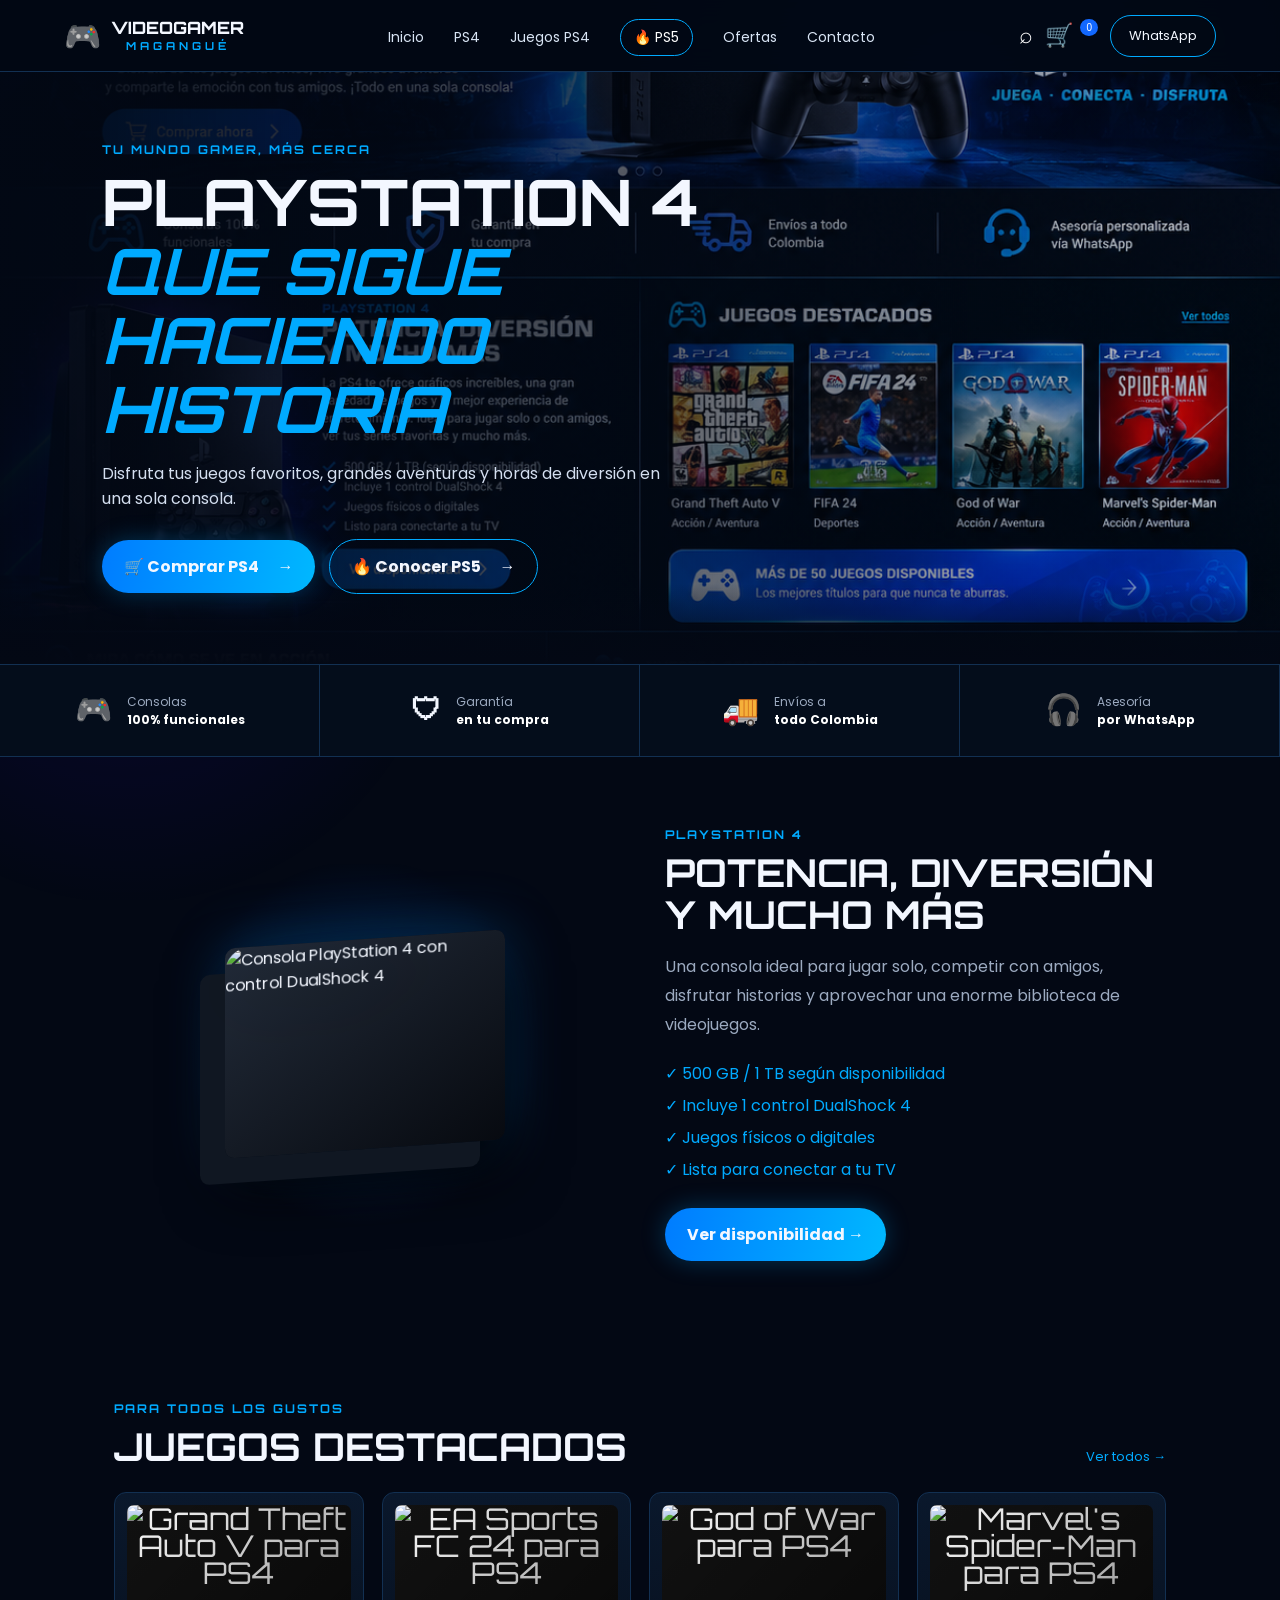
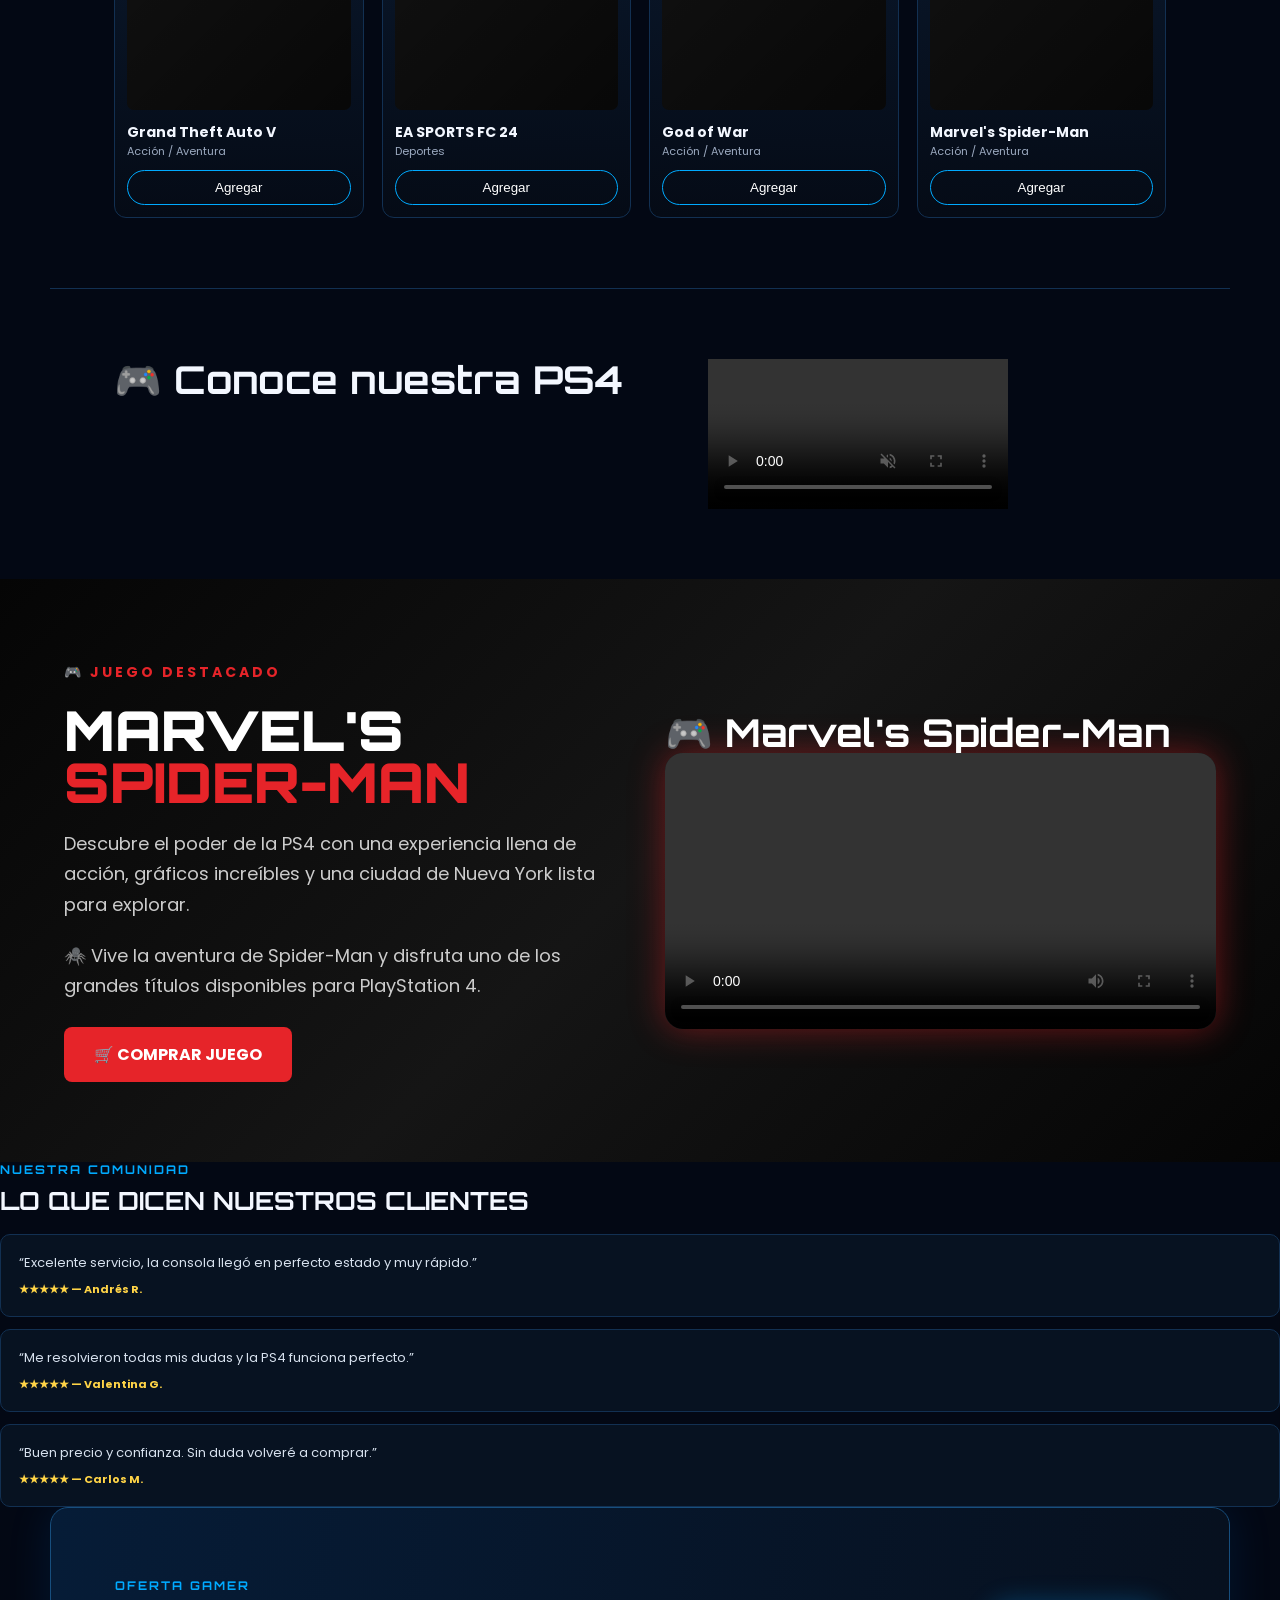
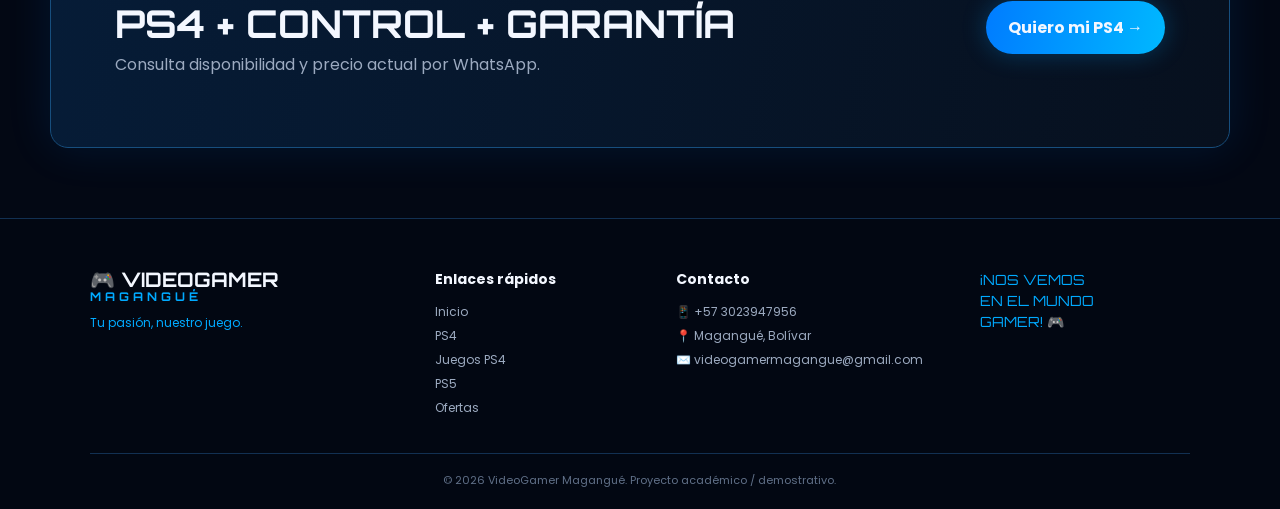
==== index.html @ aa4acf62 "Corregir fuentes de imagenes PS4 para evitar imagenes rotas" ====
<!DOCTYPE html>
<html lang="es">
<head>
  <meta charset="UTF-8">
  <meta name="viewport" content="width=device-width, initial-scale=1.0">
  <meta name="description" content="VideoGamer Magangué - Venta de PlayStation 4 y videojuegos.">
  <title>VideoGamer Magangué | PS4 y PS5</title>
  <link rel="preconnect" href="https://fonts.googleapis.com">
  <link rel="preconnect" href="https://fonts.gstatic.com" crossorigin>
  <link href="https://fonts.googleapis.com/css2?family=Orbitron:wght@400;600;700;800&family=Poppins:wght@300;400;500;600;700&display=swap" rel="stylesheet">
  <link rel="stylesheet" href="styles.css">
</head>
<body>

<header class="navbar">
  <a href="#inicio" class="logo">
    <span class="logo-icon">🎮</span>
    <span>VIDEOGAMER <b>MAGANGUÉ</b></span>
  </a>

  <button class="menu-btn" id="menuBtn">☰</button>

  <nav id="nav">
    <a href="#inicio">Inicio</a>
    <a href="#consola">PS4</a>
    <a href="#juegos">Juegos PS4</a>
    <a href="ps5.html" class="ps5-link">🔥 PS5</a>
    <a href="#ofertas">Ofertas</a>
    <a href="#contacto">Contacto</a>
  </nav>

  <div class="nav-actions">
    <button aria-label="Buscar" id="searchBtn">⌕</button>
    <button aria-label="Carrito" id="cartBtn">🛒 <span id="cartCount">0</span></button>
    <a class="whatsapp" href="https://wa.me/573201234567" target="_blank">WhatsApp</a>
  </div>
</header>

<main id="inicio">
  <section class="hero">
    <div class="hero-content">
      <p class="eyebrow">TU MUNDO GAMER, MÁS CERCA</p>
      <h1>PLAYSTATION 4<br><span>QUE SIGUE HACIENDO HISTORIA</span></h1>
      <p>Disfruta tus juegos favoritos, grandes aventuras y horas de diversión en una sola consola.</p>
      <a href="#ofertas" class="btn primary">🛒 Comprar PS4 <span>→</span></a>
      <a href="ps5.html" class="btn ps5-btn">🔥 Conocer PS5 <span>→</span></a>
    </div>
    <div class="hero-orbit"></div>
  </section>

  <section class="trust">
    <div><strong>🎮</strong><span>Consolas<br><b>100% funcionales</b></span></div>
    <div><strong>🛡</strong><span>Garantía<br><b>en tu compra</b></span></div>
    <div><strong>🚚</strong><span>Envíos a<br><b>todo Colombia</b></span></div>
    <div><strong>🎧</strong><span>Asesoría<br><b>por WhatsApp</b></span></div>
  </section>

  <section class="split-section" id="consola">
    <div class="product-visual">
      <div class="console-shape">
        <img class="web-product-image ps4-real-image"
          src="https://commons.wikimedia.org/wiki/Special:Redirect/file/PS4-Console-wDS4.jpg"
          alt="Consola PlayStation 4 con control DualShock 4"
          loading="lazy">
      </div>
    </div>
    <div class="product-copy">
      <p class="eyebrow">PLAYSTATION 4</p>
      <h2>POTENCIA, DIVERSIÓN<br>Y MUCHO MÁS</h2>
      <p>Una consola ideal para jugar solo, competir con amigos, disfrutar historias y aprovechar una enorme biblioteca de videojuegos.</p>
      <ul>
        <li>✓ 500 GB / 1 TB según disponibilidad</li>
        <li>✓ Incluye 1 control DualShock 4</li>
        <li>✓ Juegos físicos o digitales</li>
        <li>✓ Lista para conectar a tu TV</li>
      </ul>
      <a href="#ofertas" class="btn primary">Ver disponibilidad →</a>
    </div>
  </section>

  <section class="games-section" id="juegos">
    <div class="section-heading">
      <div>
        <p class="eyebrow">PARA TODOS LOS GUSTOS</p>
        <h2>JUEGOS DESTACADOS</h2>
      </div>
      <a href="#juegos">Ver todos →</a>
    </div>

    <div class="games-grid">
      <article class="game-card">
        <div class="game-art image-game"><img src="https://www.rockstargames.com/img/global/news/upload/2013/04/GTAV-Artwork-01.jpg" alt="Grand Theft Auto V para PS4" loading="lazy"></div>
        <h3>Grand Theft Auto V</h3><p>Acción / Aventura</p>
        <button class="add-cart">Agregar</button>
      </article>
      <article class="game-card">
        <div class="game-art image-game"><img src="https://images.weserv.nl/?url=images.igdb.com/igdb/image/upload/t_cover_big/co5w1g.jpg" alt="EA Sports FC 24 para PS4" loading="lazy"></div>
        <h3>EA SPORTS FC 24</h3><p>Deportes</p>
        <button class="add-cart">Agregar</button>
      </article>
      <article class="game-card">
        <div class="game-art image-game"><img src="https://commons.wikimedia.org/wiki/Special:Redirect/file/GOD_OF_WAR.jpg" alt="God of War para PS4" loading="lazy"></div>
        <h3>God of War</h3><p>Acción / Aventura</p>
        <button class="add-cart">Agregar</button>
      </article>
      <article class="game-card">
        <div class="game-art image-game"><img src="https://commons.wikimedia.org/wiki/Special:Redirect/file/Spider-Man_PS4.jpg" alt="Marvel's Spider-Man para PS4" loading="lazy"></div>
        <h3>Marvel's Spider-Man</h3><p>Acción / Aventura</p>
        <button class="add-cart">Agregar</button>
      </article>
    </div>
  </section>

  <section class="video-section">

    <h2>🎮 Conoce nuestra PS4</h2>

    <video controls autoplay muted loop>
        <source src="./assets/video-ps4.mp4" type="video/mp4">
        Tu navegador no soporta este video.
    </video>

</section>


<!-- MARVEL'S SPIDER-MAN -->
<section class="spiderman-section">

    <div class="spiderman-content">

        <!-- INFORMACIÓN DEL JUEGO -->
        <div class="spiderman-text">

            <span class="game-label">🎮 JUEGO DESTACADO</span>

            <h2>
                MARVEL'S<br>
                <span>SPIDER-MAN</span>
            </h2>

            <p>
                Descubre el poder de la PS4 con una experiencia llena de
                acción, gráficos increíbles y una ciudad de Nueva York
                lista para explorar.
            </p>

            <p class="game-description">
                🕷️ Vive la aventura de Spider-Man y disfruta uno de los
                grandes títulos disponibles para PlayStation 4.
            </p>

            <a href="#comprar" class="btn-spiderman">
                🛒 COMPRAR JUEGO
            </a>

        </div>


        <!-- VIDEO SPIDER-MAN -->
        <div class="spiderman-video">

            <h2>🎮 Marvel's Spider-Man</h2>

            <video width="800" controls>
                <source src="./assets/spiderman.mp4" type="video/mp4">
                Tu navegador no soporta este video.
            </video>

        </div>

    </div>

</section>
        </div>

    </div>

</section>
</section>

    <div class="community">
      <p class="eyebrow">NUESTRA COMUNIDAD</p>
      <h2>LO QUE DICEN NUESTROS CLIENTES</h2>
      <div class="reviews">
        <blockquote>“Excelente servicio, la consola llegó en perfecto estado y muy rápido.”<strong>★★★★★ — Andrés R.</strong></blockquote>
        <blockquote>“Me resolvieron todas mis dudas y la PS4 funciona perfecto.”<strong>★★★★★ — Valentina G.</strong></blockquote>
        <blockquote>“Buen precio y confianza. Sin duda volveré a comprar.”<strong>★★★★★ — Carlos M.</strong></blockquote>
      </div>
    </div>
  </section>

  <section class="offer" id="ofertas">
    <div>
      <p class="eyebrow">OFERTA GAMER</p>
      <h2>PS4 + CONTROL + GARANTÍA</h2>
      <p>Consulta disponibilidad y precio actual por WhatsApp.</p>
    </div>
    <a class="btn primary" href="https://wa.me/573201234567?text=Hola%20VideoGamer%20Magangu%C3%A9%2C%20quiero%20informaci%C3%B3n%20sobre%20la%20PS4." target="_blank">Quiero mi PS4 →</a>
  </section>
</main>

<footer id="contacto">
  <div class="footer-brand">
    <h2>🎮 VIDEOGAMER <span>MAGANGUÉ</span></h2>
    <p>Tu pasión, nuestro juego.</p>
  </div>
  <div>
    <h3>Enlaces rápidos</h3>
    <a href="#inicio">Inicio</a><a href="#consola">PS4</a><a href="#juegos">Juegos PS4</a><a href="ps5.html">PS5</a><a href="#ofertas">Ofertas</a>
  </div>
  <div>
    <h3>Contacto</h3>
    <p>📱 +57 3023947956</p>
    <p>📍 Magangué, Bolívar</p>
    <p>✉️ videogamermagangue@gmail.com</p>
  </div>
  <div class="footer-slogan">¡NOS VEMOS<br>EN EL MUNDO<br>GAMER! 🎮</div>
  <div class="copyright">© 2026 VideoGamer Magangué. Proyecto académico / demostrativo.</div>
</footer>

<div class="toast" id="toast">Producto agregado al carrito 🎮</div>
<script src="script.js"></script>
</body>
</html>
---- styles.css ----
*{box-sizing:border-box;margin:0;padding:0}
:root{--bg:#030814;--panel:#071426;--blue:#00aaff;--blue2:#1268ff;--text:#f3f7ff;--muted:#9caac0;--line:#123052}
html{scroll-behavior:smooth}
body{font-family:Poppins,sans-serif;background:var(--bg);color:var(--text);overflow-x:hidden}
body:before{content:"";position:fixed;inset:0;pointer-events:none;background:radial-gradient(circle at 75% 10%,rgba(0,130,255,.15),transparent 30%),radial-gradient(circle at 10% 65%,rgba(60,0,255,.12),transparent 25%);z-index:-1}
a{text-decoration:none;color:inherit}
.navbar{height:72px;display:flex;align-items:center;gap:28px;padding:0 5%;border-bottom:1px solid var(--line);background:rgba(2,8,20,.92);backdrop-filter:blur(14px);position:sticky;top:0;z-index:20}
.logo{display:flex;align-items:center;gap:10px;font-family:Orbitron;font-weight:800;font-size:17px;line-height:1}
.logo b{display:block;color:var(--blue);font-size:11px;letter-spacing:4px;text-align:center;margin-top:5px}
.logo-icon{font-size:30px}
nav{display:flex;gap:30px;margin:auto}
nav a{color:#d9e5f5;font-size:14px;position:relative;padding:27px 0}
nav a:hover{color:var(--blue)}
nav a:after{content:"";position:absolute;left:0;right:0;bottom:0;height:3px;background:var(--blue);transform:scaleX(0);transition:.3s}
nav a:hover:after{transform:scaleX(1)}
.nav-actions{display:flex;align-items:center;gap:12px}.nav-actions button{background:none;border:0;color:white;font-size:23px;cursor:pointer}.nav-actions button span{font-size:10px;background:var(--blue2);border-radius:50%;padding:3px 6px;vertical-align:top}
.whatsapp{border:1px solid var(--blue);padding:10px 18px;border-radius:24px;font-size:13px}
.menu-btn{display:none;background:none;border:0;color:white;font-size:25px}
.hero{min-height:520px;position:relative;display:flex;align-items:center;padding:70px 8%;overflow:hidden;background-image:linear-gradient(90deg,rgba(2,8,20,.98) 0%,rgba(2,8,20,.72) 42%,rgba(2,8,20,.15) 100%),url("assets/hero-gaming.png");background-size:cover;background-position:center}
.hero:after{content:"";position:absolute;inset:auto 0 0;height:80px;background:linear-gradient(transparent,var(--bg))}
.hero-content{max-width:650px;position:relative;z-index:2}.eyebrow{color:var(--blue);font-family:Orbitron;font-weight:700;letter-spacing:2px;font-size:12px;margin-bottom:10px}
h1,h2{font-family:Orbitron;line-height:1.08}h1{font-size:clamp(35px,5vw,66px)}h1 span{color:var(--blue);font-style:italic}h2{font-size:clamp(25px,3vw,40px)}.hero p:not(.eyebrow){color:#d4dff0;max-width:570px;margin:18px 0 28px}
.btn{display:inline-flex;gap:18px;align-items:center;padding:14px 22px;border-radius:28px;font-weight:700;transition:.25s}.primary{background:linear-gradient(100deg,#007cff,#00b8ff);box-shadow:0 0 25px rgba(0,160,255,.28)}.primary:hover{transform:translateY(-3px);box-shadow:0 0 35px rgba(0,160,255,.45)}
.trust{display:grid;grid-template-columns:repeat(4,1fr);border-top:1px solid var(--line);border-bottom:1px solid var(--line);background:#040d1b}.trust div{padding:23px 4%;display:flex;align-items:center;justify-content:center;gap:15px;border-right:1px solid var(--line)}.trust strong{font-size:30px}.trust span{font-size:12px;color:var(--muted)}.trust b{color:white}
.split-section,.video-section,.offer,.games-section{max-width:1180px;margin:auto;padding:70px 5%}.split-section{display:grid;grid-template-columns:1fr 1fr;gap:50px;align-items:center}.product-visual{min-height:360px;display:grid;place-items:center;background:radial-gradient(circle,rgba(0,125,255,.22),transparent 60%)}.console-shape{width:280px;height:210px;background:linear-gradient(145deg,#222b39,#070a10);transform:skewY(-4deg);border-radius:10px;box-shadow:-25px 25px 0 #101722,0 30px 60px #000,0 0 60px rgba(0,145,255,.3);position:relative}.console-face{position:absolute;inset:35px;display:grid;place-items:center;font-family:Orbitron;font-size:45px;color:#a9bdd2;opacity:.7}.controller{position:absolute;right:-55px;bottom:-50px;font-size:85px;filter:drop-shadow(0 8px 12px #000)}
.product-copy>p:not(.eyebrow){color:var(--muted);line-height:1.8;margin:18px 0}.product-copy ul{list-style:none;line-height:2;color:#dbe8f8;margin-bottom:22px}.product-copy li{color:var(--blue)}
.section-heading{display:flex;justify-content:space-between;align-items:end;margin-bottom:25px}.section-heading>a{color:var(--blue);font-size:13px}.games-grid{display:grid;grid-template-columns:repeat(4,1fr);gap:18px}.game-card{background:linear-gradient(180deg,#0a182c,#050b16);border:1px solid var(--line);padding:12px;border-radius:12px;transition:.3s}.game-card:hover{transform:translateY(-8px);border-color:var(--blue);box-shadow:0 15px 40px rgba(0,100,255,.18)}.game-art{height:205px;border-radius:7px;display:grid;place-items:center;text-align:center;font-family:Orbitron;font-size:30px;line-height:.9;color:white;overflow:hidden;position:relative}.game-art:after{content:"";position:absolute;inset:0;background:linear-gradient(135deg,transparent,rgba(0,0,0,.55))}.game-art b{font-size:55px}.gta{background:radial-gradient(circle at 70% 25%,#e7b33b,#171b1d 45%,#030507)}.fifa{background:radial-gradient(circle at 50% 20%,#3ba4ff,#06225c 50%,#03070e)}.god{background:radial-gradient(circle at 60% 20%,#d8e6ef,#6c889a 28%,#111c2b 60%,#05070b)}.spider{background:radial-gradient(circle at 55% 35%,#ef3232,#661015 35%,#05080e 75%)}.game-card h3{font-size:14px;margin-top:12px}.game-card p{font-size:11px;color:var(--muted)}.add-cart{margin-top:10px;width:100%;padding:9px;border:1px solid var(--blue);background:transparent;color:white;border-radius:20px;cursor:pointer}.add-cart:hover{background:var(--blue);color:#00111d}
.video-section{display:grid;grid-template-columns:1.1fr .9fr;gap:35px;border-top:1px solid var(--line)}.video-placeholder{height:300px;border-radius:12px;border:1px solid var(--line);background:linear-gradient(135deg,#06152c,#02050b);display:flex;align-items:center;justify-content:center;gap:25px;position:relative;overflow:hidden}.video-placeholder:before{content:"";position:absolute;width:250px;height:250px;border-radius:50%;background:rgba(0,160,255,.15);filter:blur(30px)}.play{width:75px;height:75px;border-radius:50%;border:2px solid var(--blue);background:rgba(0,0,0,.45);color:white;font-size:27px;cursor:pointer;z-index:2}.video-placeholder div{z-index:2}.video-placeholder small{color:var(--blue);font-family:Orbitron}.video-placeholder h3{font-family:Orbitron;margin-top:8px}.video-note{font-size:11px;color:var(--muted);margin-top:8px}.community h2{font-size:25px;margin-bottom:20px}.reviews{display:grid;gap:12px}.reviews blockquote{padding:18px;border:1px solid var(--line);background:#071221;border-radius:10px;color:#d7e1ee;font-size:13px}.reviews strong{display:block;color:#ffd447;font-size:11px;margin-top:8px}
.offer{display:flex;justify-content:space-between;align-items:center;border:1px solid #174e7d;border-radius:18px;margin-bottom:70px;background:linear-gradient(100deg,#061c37,#07101e);box-shadow:0 0 45px rgba(0,130,255,.12)}.offer p:not(.eyebrow){color:var(--muted);margin-top:8px}
footer{border-top:1px solid var(--line);padding:50px 7% 20px;display:grid;grid-template-columns:1.5fr 1fr 1.3fr 1fr;gap:30px;background:#020712}footer h2{font-size:20px}footer h2 span{display:block;color:var(--blue);font-size:12px;letter-spacing:4px}footer h3{font-size:14px;margin-bottom:13px}footer a,footer p{display:block;color:var(--muted);font-size:12px;margin:6px 0}.footer-brand>p{color:var(--blue);margin-top:10px}.footer-slogan{font-family:Orbitron;color:var(--blue);font-size:14px;line-height:1.5}.copyright{grid-column:1/-1;text-align:center;border-top:1px solid var(--line);padding-top:18px;color:#607088;font-size:11px}
.toast{position:fixed;right:25px;bottom:25px;background:#071a2d;border:1px solid var(--blue);padding:14px 20px;border-radius:10px;transform:translateY(100px);opacity:0;transition:.3s;z-index:50}.toast.show{transform:translateY(0);opacity:1}
@media(max-width:850px){.navbar{padding:0 4%}.menu-btn{display:block;margin-left:auto}nav{display:none;position:absolute;top:72px;left:0;right:0;background:#030914;flex-direction:column;padding:20px 30px;gap:0}nav.open{display:flex}nav a{padding:13px}.nav-actions{display:none}.trust{grid-template-columns:1fr 1fr}.split-section,.video-section{grid-template-columns:1fr}.games-grid{grid-template-columns:1fr 1fr}.offer{margin:30px 5%;flex-direction:column;align-items:flex-start;gap:25px}.copyright{grid-column:1}.hero{min-height:560px;padding:50px 6%;background-position:65% center}footer{grid-template-columns:1fr 1fr}}
@media(max-width:520px){.games-grid{grid-template-columns:1fr}.trust{grid-template-columns:1fr}.split-section,.games-section,.video-section{padding:45px 6%}.product-visual{min-height:280px}.console-shape{width:220px;height:160px}.controller{font-size:65px}.hero h1{font-size:38px}footer{grid-template-columns:1fr}}
.spiderman-section {
    padding: 80px 5%;
    background: linear-gradient(135deg, #050505, #151515, #050505);
    color: white;
}

.spiderman-content {
    max-width: 1300px;
    margin: auto;
    display: flex;
    align-items: center;
    gap: 50px;
}

.spiderman-text {
    flex: 1;
}

.game-label {
    color: #e62429;
    font-weight: bold;
    letter-spacing: 3px;
    font-size: 14px;
}

.spiderman-text h2 {
    font-size: 55px;
    line-height: 0.95;
    margin: 20px 0;
    font-weight: 900;
}

.spiderman-text h2 span {
    color: #e62429;
}

.spiderman-text p {
    font-size: 18px;
    line-height: 1.7;
    color: #cccccc;
}

.game-description {
    margin-top: 20px;
}

.spiderman-video {
    flex: 1;
}

.spiderman-video video {
    width: 100%;
    max-width: 650px;
    border-radius: 18px;
    display: block;
    box-shadow: 0 0 35px rgba(230, 36, 41, 0.45);
}

.btn-spiderman {
    display: inline-block;
    margin-top: 25px;
    padding: 15px 30px;
    background: #e62429;
    color: white;
    text-decoration: none;
    font-weight: bold;
    border-radius: 8px;
    transition: 0.3s;
}

.btn-spiderman:hover {
    background: #ff3b3f;
    transform: scale(1.05);
}
.ps5-link{color:#fff!important;border:1px solid #00aaff;padding:7px 13px!important;border-radius:20px;margin:auto 0}
.ps5-btn{margin-left:10px;border:1px solid #00aaff;background:transparent}
.ps5-page{background:#02050b}
.ps5-hero{min-height:600px;padding:75px 8%;display:grid;grid-template-columns:1.05fr .95fr;align-items:center;gap:40px;overflow:hidden;background:radial-gradient(circle at 78% 45%,rgba(0,160,255,.28),transparent 30%),linear-gradient(110deg,#02050b,#061327)}
.ps5-hero-content{max-width:650px;z-index:2}.ps5-hero h1{font-size:clamp(45px,7vw,82px);margin:12px 0}.ps5-hero h1 span{color:#00aaff}.ps5-hero h2{font-size:clamp(20px,3vw,34px);color:#dfeaff}.ps5-hero p:not(.eyebrow){color:#b7c7da;line-height:1.8;margin:20px 0 28px;max-width:600px}.ps5-actions{display:flex;flex-wrap:wrap;gap:12px}.ps5-outline{border:1px solid #00aaff;color:#fff}.ps5-console-art{height:430px;display:grid;place-items:center;position:relative}.ps5-console-art:before{content:"";position:absolute;width:330px;height:330px;border-radius:50%;background:rgba(0,160,255,.2);filter:blur(45px)}
.ps5-console{width:220px;height:350px;background:linear-gradient(90deg,#f4f7fa 0 12%,#17202b 12% 88%,#f4f7fa 88%);border-radius:25px 25px 12px 12px;box-shadow:0 25px 55px #000,0 0 40px rgba(0,170,255,.35);transform:perspective(700px) rotateY(-14deg);display:flex;align-items:center;justify-content:center;position:relative;z-index:2}.ps5-console:after{content:"";position:absolute;left:50%;top:8%;bottom:8%;width:2px;background:#00aaff;box-shadow:0 0 12px #00aaff}.ps5-console span{font-family:Orbitron;font-size:35px;z-index:3;color:#111}.ps5-disc{position:absolute;right:20px;top:55px;width:35px;height:35px;border-radius:50%;border:2px solid #555;z-index:4}.ps5-controller{position:absolute;right:5%;bottom:10%;font-size:85px;z-index:4;filter:drop-shadow(0 12px 12px #000)}
.ps5-benefits{display:grid;grid-template-columns:repeat(4,1fr);border-top:1px solid var(--line);border-bottom:1px solid var(--line);background:#040d1b}.ps5-benefits div{padding:25px 4%;display:flex;align-items:center;justify-content:center;gap:14px;border-right:1px solid var(--line)}.ps5-benefits strong{font-size:28px}.ps5-benefits span{font-size:11px;color:var(--muted)}.ps5-benefits b{color:#fff}
.ps5-info{max-width:1180px;margin:auto;padding:85px 5%;display:grid;grid-template-columns:1fr 1fr;gap:55px;align-items:center}.ps5-info>div:first-child p:not(.eyebrow){color:var(--muted);line-height:1.8;margin:18px 0}.ps5-info ul{list-style:none;color:#dbe8f8;line-height:2}.ps5-info li{color:#00aaff}
.ps5-spec-card{min-height:340px;border:1px solid #1a4c72;border-radius:25px;background:radial-gradient(circle at 50% 35%,rgba(0,170,255,.25),transparent 42%),linear-gradient(145deg,#0a182b,#02060d);display:flex;flex-direction:column;align-items:center;justify-content:center;box-shadow:0 25px 60px rgba(0,0,0,.35)}.ps5-spec-card span{font-family:Orbitron;letter-spacing:5px;color:#cbd9e8}.ps5-spec-card strong{font-family:Orbitron;font-size:130px;line-height:1;color:#fff;text-shadow:0 0 25px rgba(0,170,255,.45)}.ps5-spec-card small{color:#00aaff;letter-spacing:4px}
.exclusive-section{max-width:1180px;margin:auto;padding:30px 5% 80px}.section-intro{color:var(--muted);margin:-10px 0 25px}.ps5-games-grid{display:grid;grid-template-columns:repeat(4,1fr);gap:18px}.ps5-game-card{background:linear-gradient(180deg,#0a182c,#050b16);border:1px solid var(--line);border-radius:14px;overflow:hidden;transition:.3s}.ps5-game-card:hover{transform:translateY(-8px);border-color:#00aaff;box-shadow:0 15px 40px rgba(0,100,255,.18)}.ps5-game-card>div:last-child{padding:15px}.ps5-game-card>div:last-child>span{font-family:Orbitron;font-size:9px;color:#00aaff}.ps5-game-card h3{font-size:16px;margin:7px 0 2px}.ps5-game-card p{font-size:11px;color:var(--muted)}.ps5-game-art{height:210px;display:grid;place-items:center;text-align:center;font-family:Orbitron;font-size:27px;color:#fff;line-height:.95}.ps5-game-art b{font-size:38px}.demons{background:radial-gradient(circle at 50% 25%,#b8c5d2,#273240 35%,#05070a)}.ratchet{background:radial-gradient(circle at 50% 25%,#efc44b,#8a3b22 35%,#091a31)}.returnal{background:radial-gradient(circle at 50% 20%,#ef533e,#272f54 40%,#03060b)}.astro{background:radial-gradient(circle at 50% 30%,#63c9ff,#124c9b 40%,#071329)}
.ps5-highlight{max-width:1180px;margin:0 auto 80px;padding:50px 5%;border:1px solid #174e7d;border-radius:20px;background:linear-gradient(110deg,#06182c,#07101e);display:grid;grid-template-columns:1fr .8fr;gap:30px;align-items:center}.ps5-highlight p:not(.eyebrow){color:var(--muted);line-height:1.8;margin-top:12px}.dualsense-card{min-height:220px;display:flex;align-items:center;justify-content:center;gap:15px;font-size:70px;background:radial-gradient(circle,rgba(0,170,255,.2),transparent 65%);border-radius:18px}.dualsense-card span{font-family:Orbitron;font-size:16px;color:#00aaff}
.ps5-offer{max-width:1180px;margin:0 auto 75px;padding:35px 5%;display:flex;justify-content:space-between;align-items:center;gap:25px;border:1px solid #174e7d;border-radius:18px;background:linear-gradient(100deg,#061c37,#07101e);box-shadow:0 0 45px rgba(0,130,255,.12)}.ps5-offer p:not(.eyebrow){color:var(--muted);margin-top:8px}
@media(max-width:850px){.ps5-hero,.ps5-info,.ps5-highlight{grid-template-columns:1fr}.ps5-console-art{height:350px}.ps5-benefits{grid-template-columns:1fr 1fr}.ps5-games-grid{grid-template-columns:1fr 1fr}.ps5-offer{margin:30px 5%;flex-direction:column;align-items:flex-start}}
@media(max-width:520px){.ps5-benefits,.ps5-games-grid{grid-template-columns:1fr}.ps5-hero{padding:55px 6%}.ps5-console{width:180px;height:290px}.ps5-spec-card strong{font-size:100px}.ps5-highlight{margin:0 5% 50px}}


/* Imágenes externas relacionadas con productos y videojuegos */
.web-product-image,
.image-game img {
  width: 100%;
  height: 100%;
  display: block;
  object-fit: contain;
}

.ps4-real-image {
  max-width: 560px;
  max-height: 430px;
  margin: 0 auto;
  border-radius: 24px;
  filter: drop-shadow(0 20px 30px rgba(0,0,0,.45));
}

.ps5-real-image {
  width: min(100%, 560px);
  max-height: 520px;
  border-radius: 28px;
  object-fit: contain;
  filter: drop-shadow(0 24px 35px rgba(0,0,0,.55));
}

.image-game {
  overflow: hidden;
  padding: 0 !important;
  background: #111;
}

.image-game img {
  aspect-ratio: 1 / 1;
  transition: transform .35s ease;
}

.ps5-game-card:hover .image-game img,
.game-card:hover .image-game img {
  transform: scale(1.04);
}

.ps5-source-image {
  width: 100%;
  max-height: 230px;
  object-fit: contain;
  border-radius: 18px;
  margin-bottom: 14px;
}

.dualsense-visual {
  font-size: 5rem;
  line-height: 1;
  margin-bottom: 12px;
}

@media (max-width: 768px) {
  .ps4-real-image,
  .ps5-real-image {
    max-height: 340px;
  }

  .ps5-source-image {
    max-height: 180px;
  }
}
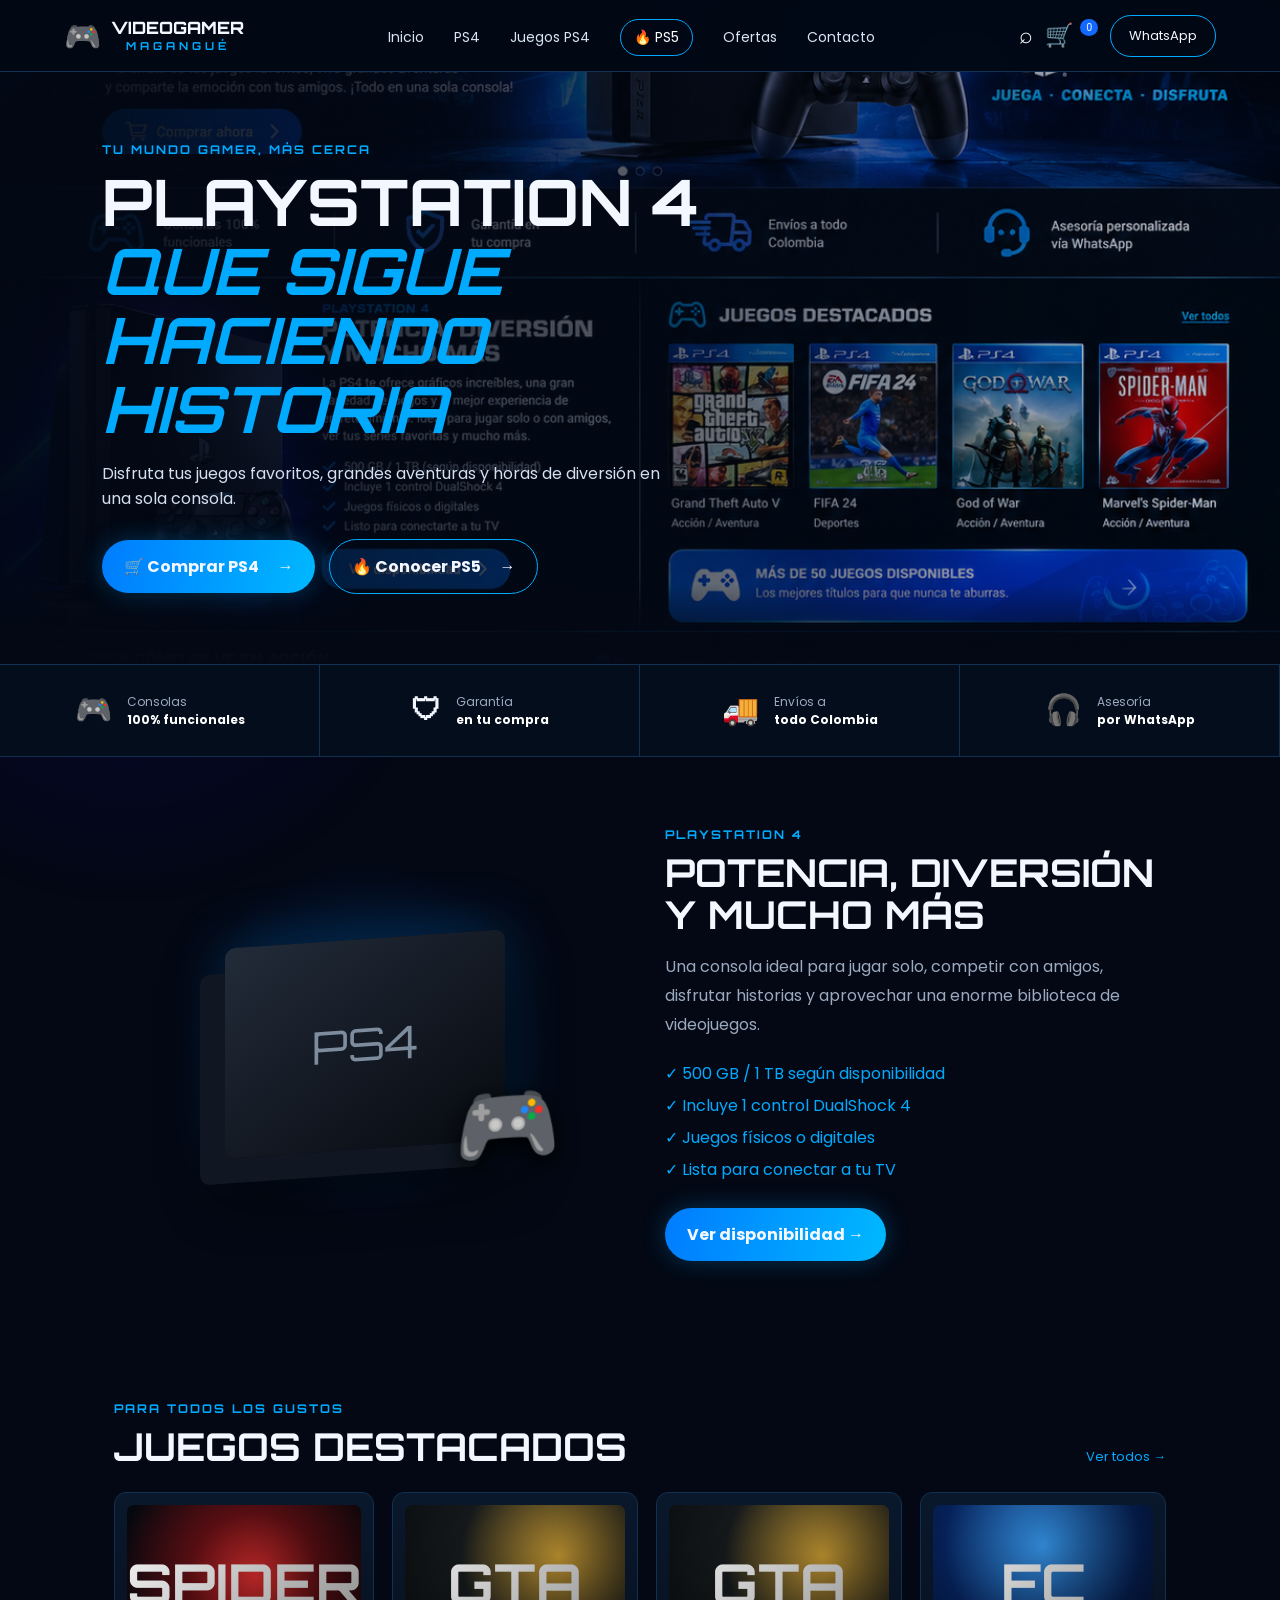
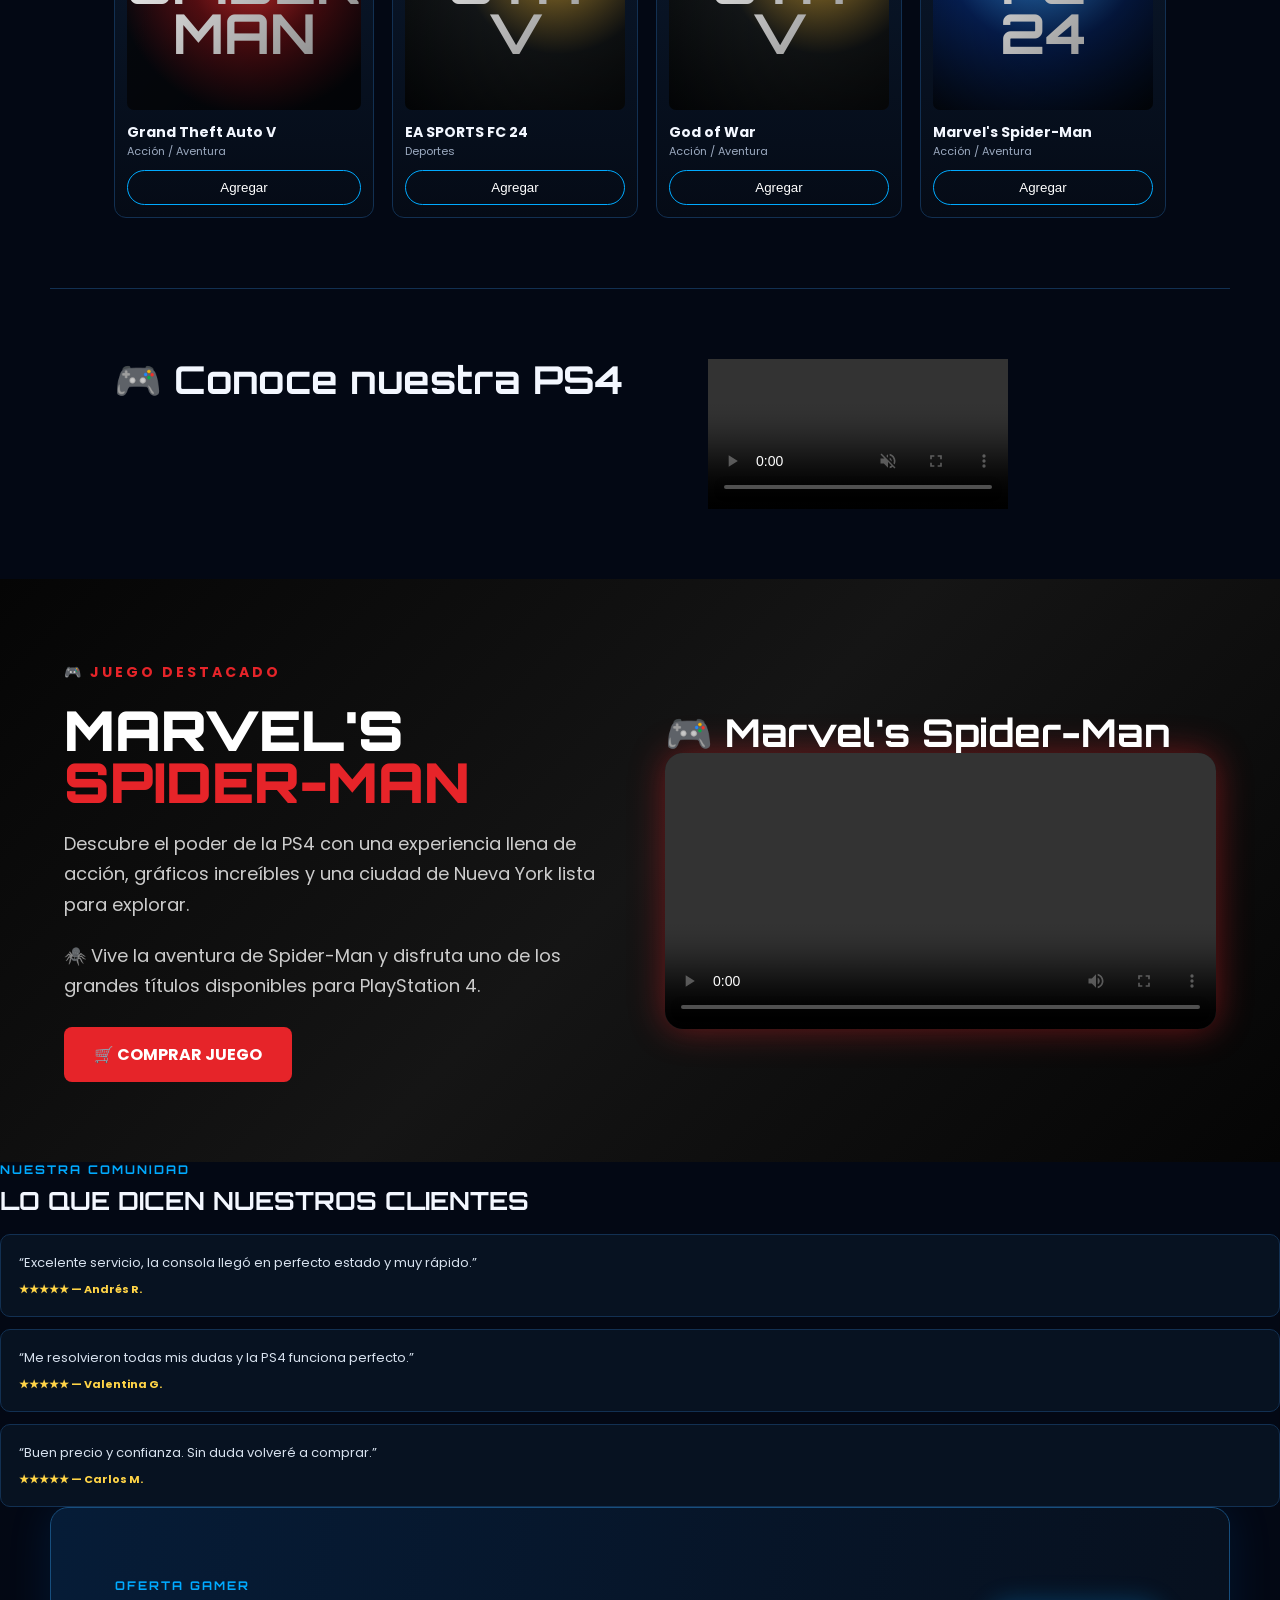
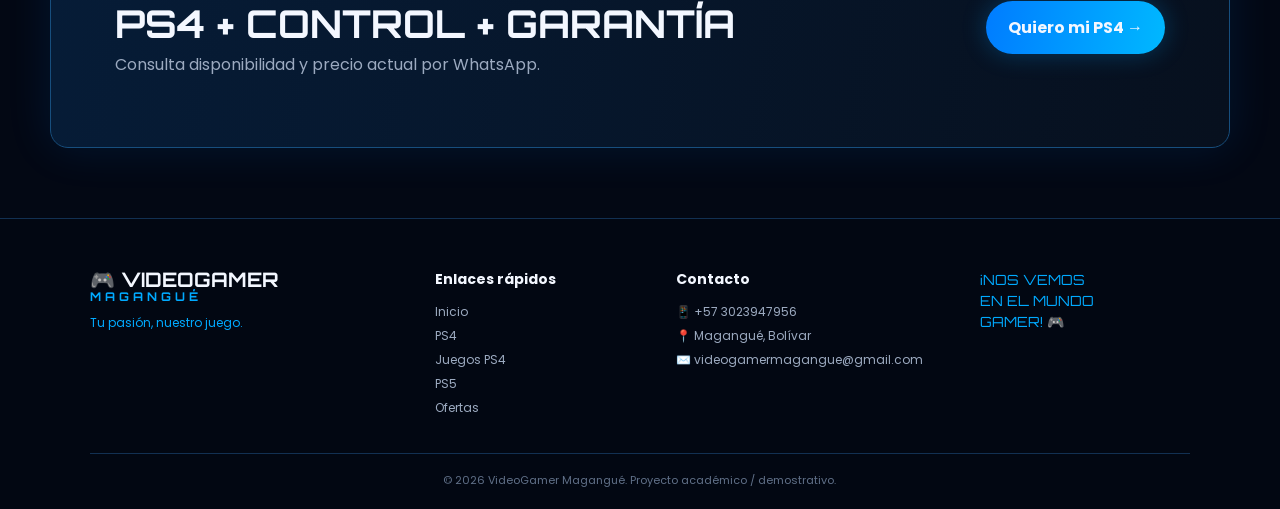
==== commit 7ccc2100: "Remove external PS4 images and restore CSS artwork" ====
--- a/index.html
+++ b/index.html
@@ -58,10 +58,8 @@
   <section class="split-section" id="consola">
     <div class="product-visual">
       <div class="console-shape">
-        <img class="web-product-image ps4-real-image"
-          src="https://commons.wikimedia.org/wiki/Special:Redirect/file/PS4-Console-wDS4.jpg"
-          alt="Consola PlayStation 4 con control DualShock 4"
-          loading="lazy">
+        <div class="console-face">PS4</div>
+        <div class="controller">🎮</div>
       </div>
     </div>
     <div class="product-copy">
@@ -89,22 +87,22 @@
 
     <div class="games-grid">
       <article class="game-card">
-        <div class="game-art image-game"><img src="https://www.rockstargames.com/img/global/news/upload/2013/04/GTAV-Artwork-01.jpg" alt="Grand Theft Auto V para PS4" loading="lazy"></div>
+        <div class="game-art spider"><b>SPIDER<br>MAN</b></div>
         <h3>Grand Theft Auto V</h3><p>Acción / Aventura</p>
         <button class="add-cart">Agregar</button>
       </article>
       <article class="game-card">
-        <div class="game-art image-game"><img src="https://images.weserv.nl/?url=images.igdb.com/igdb/image/upload/t_cover_big/co5w1g.jpg" alt="EA Sports FC 24 para PS4" loading="lazy"></div>
+        <div class="game-art gta"><b>GTA<br>V</b></div>
         <h3>EA SPORTS FC 24</h3><p>Deportes</p>
         <button class="add-cart">Agregar</button>
       </article>
       <article class="game-card">
-        <div class="game-art image-game"><img src="https://commons.wikimedia.org/wiki/Special:Redirect/file/GOD_OF_WAR.jpg" alt="God of War para PS4" loading="lazy"></div>
+        <div class="game-art gta"><b>GTA<br>V</b></div>
         <h3>God of War</h3><p>Acción / Aventura</p>
         <button class="add-cart">Agregar</button>
       </article>
       <article class="game-card">
-        <div class="game-art image-game"><img src="https://commons.wikimedia.org/wiki/Special:Redirect/file/Spider-Man_PS4.jpg" alt="Marvel's Spider-Man para PS4" loading="lazy"></div>
+        <div class="game-art fifa"><b>FC<br>24</b></div>
         <h3>Marvel's Spider-Man</h3><p>Acción / Aventura</p>
         <button class="add-cart">Agregar</button>
       </article>
--- a/styles.css
+++ b/styles.css
@@ -153,7 +153,9 @@
 }
 
 .image-game img {
-  aspect-ratio: 1 / 1;
+  aspect-ratio: 2 / 3;
+  object-fit: cover;
+  object-position: center;
   transition: transform .35s ease;
 }
 
@@ -186,3 +188,8 @@
     max-height: 180px;
   }
 }
+
+
+/* Portadas verticales para que las carátulas se vean completas y proporcionadas. */
+.game-art.image-game { aspect-ratio: 2 / 3; }
+.game-art.image-game img { object-fit: cover; object-position: center; }
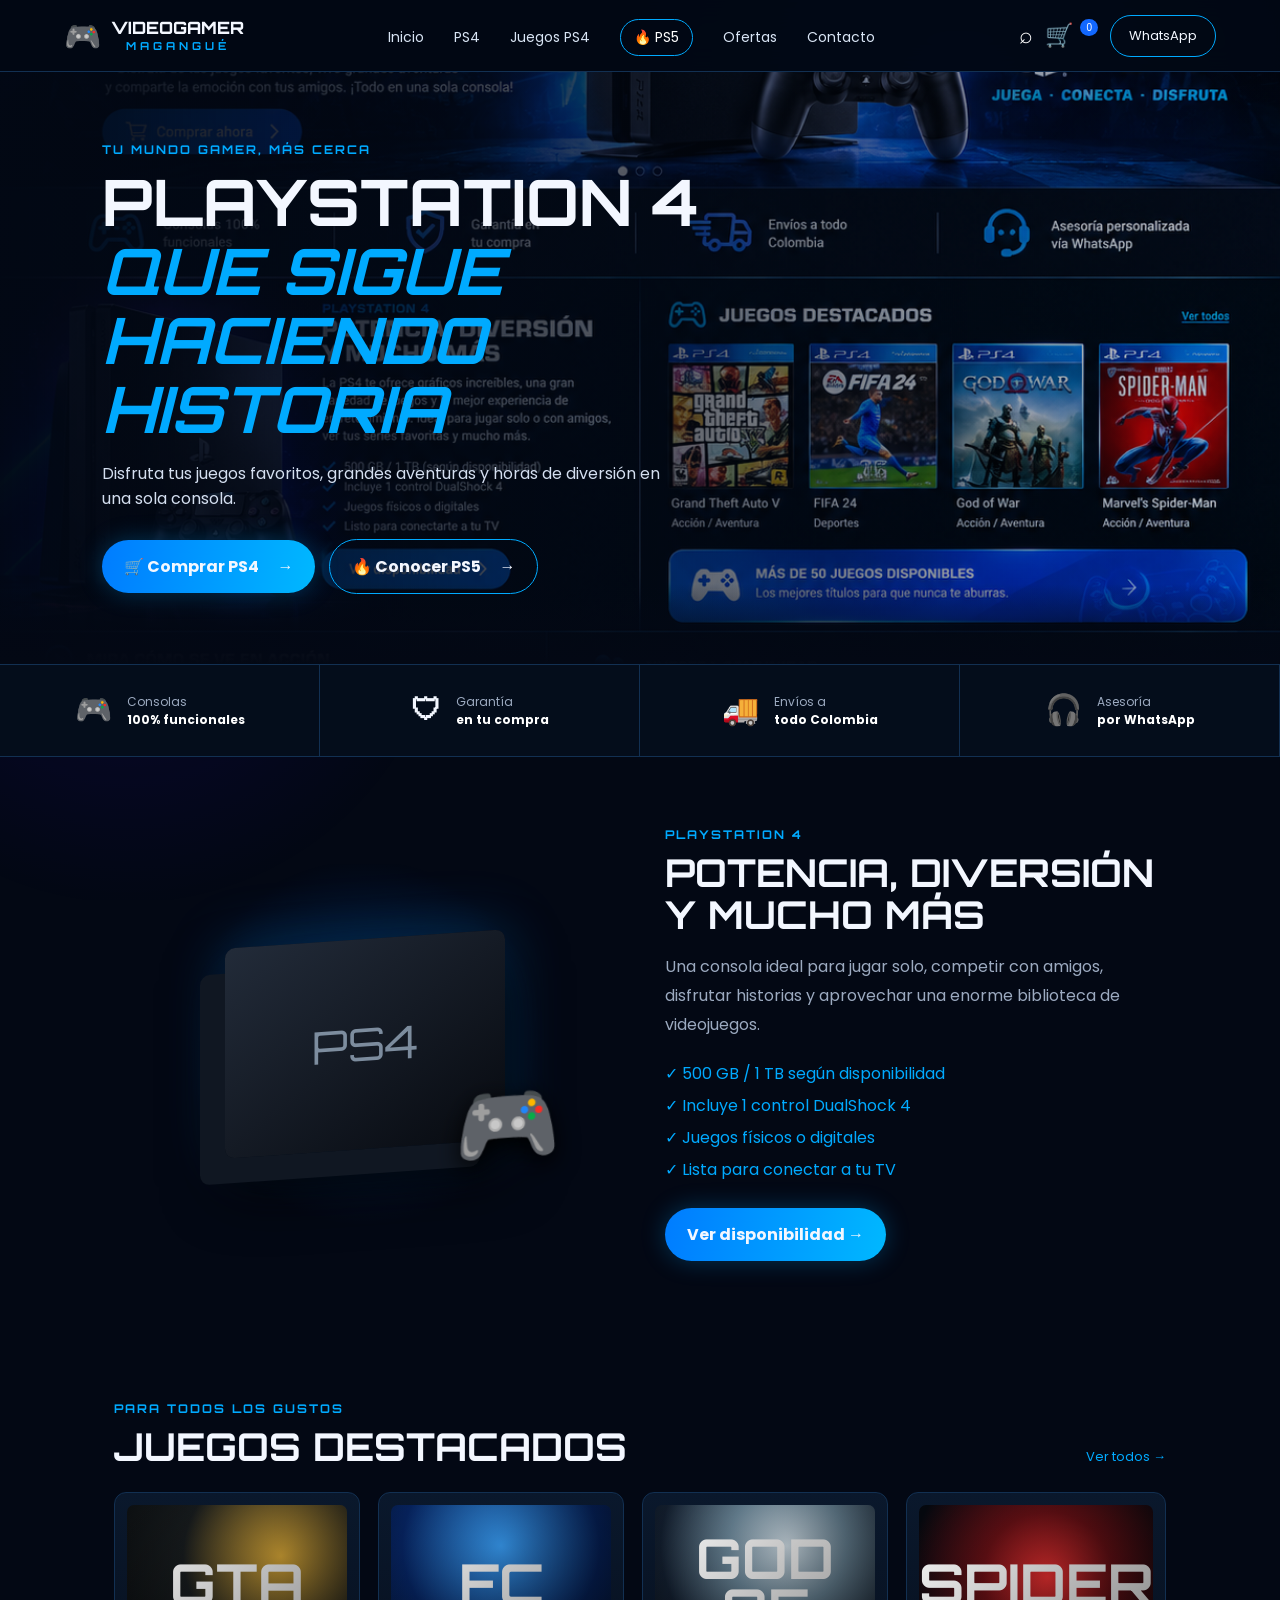
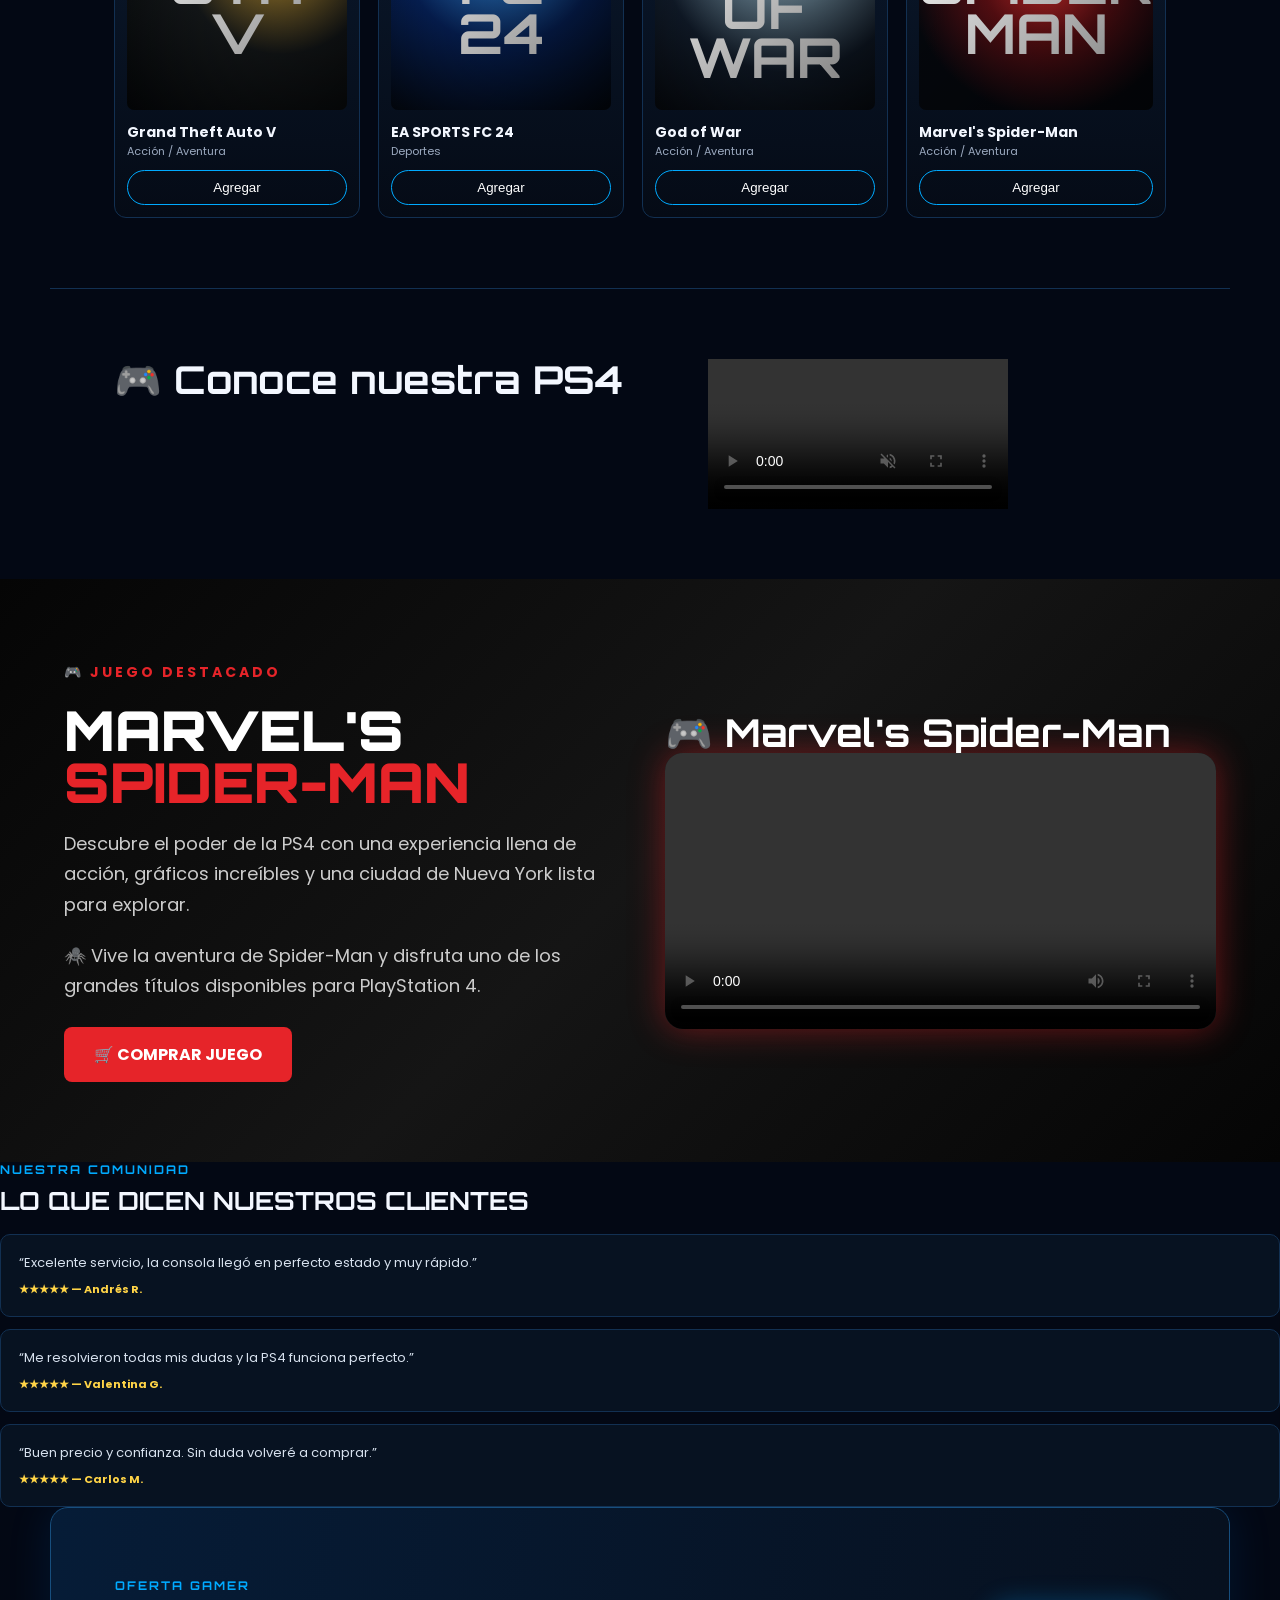
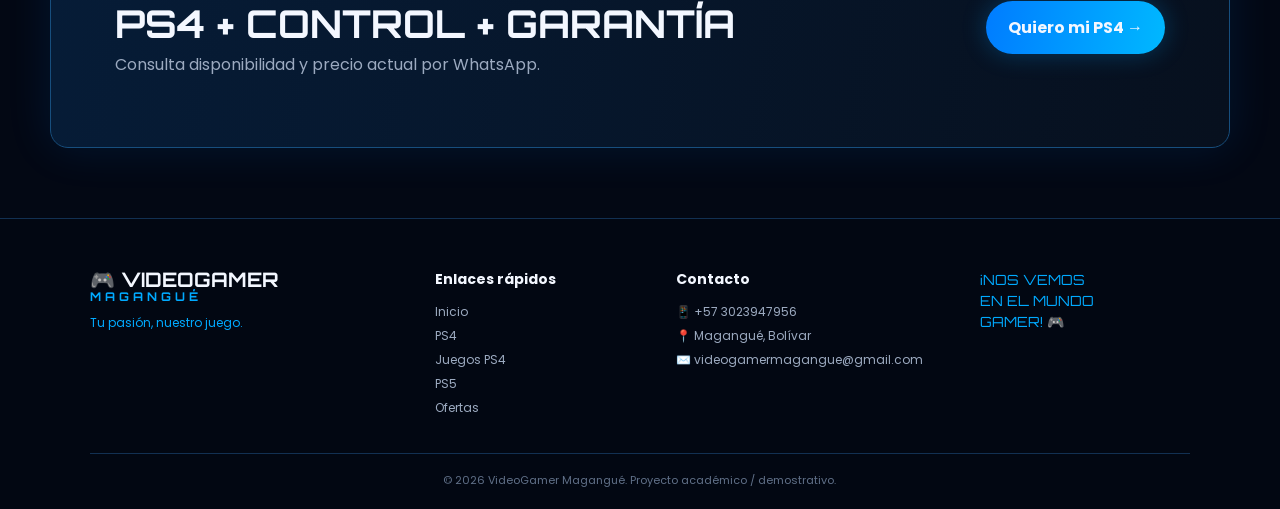
==== commit 99625678: "Restore correct PS4 CSS game artwork" ====
--- a/index.html
+++ b/index.html
@@ -87,22 +87,22 @@
 
     <div class="games-grid">
       <article class="game-card">
+        <div class="game-art gta"><b>GTA<br>V</b></div>
+        <h3>Grand Theft Auto V</h3><p>Acción / Aventura</p>
+        <button class="add-cart">Agregar</button>
+      </article>
+      <article class="game-card">
+        <div class="game-art fifa"><b>FC<br>24</b></div>
+        <h3>EA SPORTS FC 24</h3><p>Deportes</p>
+        <button class="add-cart">Agregar</button>
+      </article>
+      <article class="game-card">
+        <div class="game-art god"><b>GOD<br>OF WAR</b></div>
+        <h3>God of War</h3><p>Acción / Aventura</p>
+        <button class="add-cart">Agregar</button>
+      </article>
+      <article class="game-card">
         <div class="game-art spider"><b>SPIDER<br>MAN</b></div>
-        <h3>Grand Theft Auto V</h3><p>Acción / Aventura</p>
-        <button class="add-cart">Agregar</button>
-      </article>
-      <article class="game-card">
-        <div class="game-art gta"><b>GTA<br>V</b></div>
-        <h3>EA SPORTS FC 24</h3><p>Deportes</p>
-        <button class="add-cart">Agregar</button>
-      </article>
-      <article class="game-card">
-        <div class="game-art gta"><b>GTA<br>V</b></div>
-        <h3>God of War</h3><p>Acción / Aventura</p>
-        <button class="add-cart">Agregar</button>
-      </article>
-      <article class="game-card">
-        <div class="game-art fifa"><b>FC<br>24</b></div>
         <h3>Marvel's Spider-Man</h3><p>Acción / Aventura</p>
         <button class="add-cart">Agregar</button>
       </article>
--- a/styles.css
+++ b/styles.css
@@ -120,76 +120,3 @@
 @media(max-width:850px){.ps5-hero,.ps5-info,.ps5-highlight{grid-template-columns:1fr}.ps5-console-art{height:350px}.ps5-benefits{grid-template-columns:1fr 1fr}.ps5-games-grid{grid-template-columns:1fr 1fr}.ps5-offer{margin:30px 5%;flex-direction:column;align-items:flex-start}}
 @media(max-width:520px){.ps5-benefits,.ps5-games-grid{grid-template-columns:1fr}.ps5-hero{padding:55px 6%}.ps5-console{width:180px;height:290px}.ps5-spec-card strong{font-size:100px}.ps5-highlight{margin:0 5% 50px}}
 
-
-/* Imágenes externas relacionadas con productos y videojuegos */
-.web-product-image,
-.image-game img {
-  width: 100%;
-  height: 100%;
-  display: block;
-  object-fit: contain;
-}
-
-.ps4-real-image {
-  max-width: 560px;
-  max-height: 430px;
-  margin: 0 auto;
-  border-radius: 24px;
-  filter: drop-shadow(0 20px 30px rgba(0,0,0,.45));
-}
-
-.ps5-real-image {
-  width: min(100%, 560px);
-  max-height: 520px;
-  border-radius: 28px;
-  object-fit: contain;
-  filter: drop-shadow(0 24px 35px rgba(0,0,0,.55));
-}
-
-.image-game {
-  overflow: hidden;
-  padding: 0 !important;
-  background: #111;
-}
-
-.image-game img {
-  aspect-ratio: 2 / 3;
-  object-fit: cover;
-  object-position: center;
-  transition: transform .35s ease;
-}
-
-.ps5-game-card:hover .image-game img,
-.game-card:hover .image-game img {
-  transform: scale(1.04);
-}
-
-.ps5-source-image {
-  width: 100%;
-  max-height: 230px;
-  object-fit: contain;
-  border-radius: 18px;
-  margin-bottom: 14px;
-}
-
-.dualsense-visual {
-  font-size: 5rem;
-  line-height: 1;
-  margin-bottom: 12px;
-}
-
-@media (max-width: 768px) {
-  .ps4-real-image,
-  .ps5-real-image {
-    max-height: 340px;
-  }
-
-  .ps5-source-image {
-    max-height: 180px;
-  }
-}
-
-
-/* Portadas verticales para que las carátulas se vean completas y proporcionadas. */
-.game-art.image-game { aspect-ratio: 2 / 3; }
-.game-art.image-game img { object-fit: cover; object-position: center; }
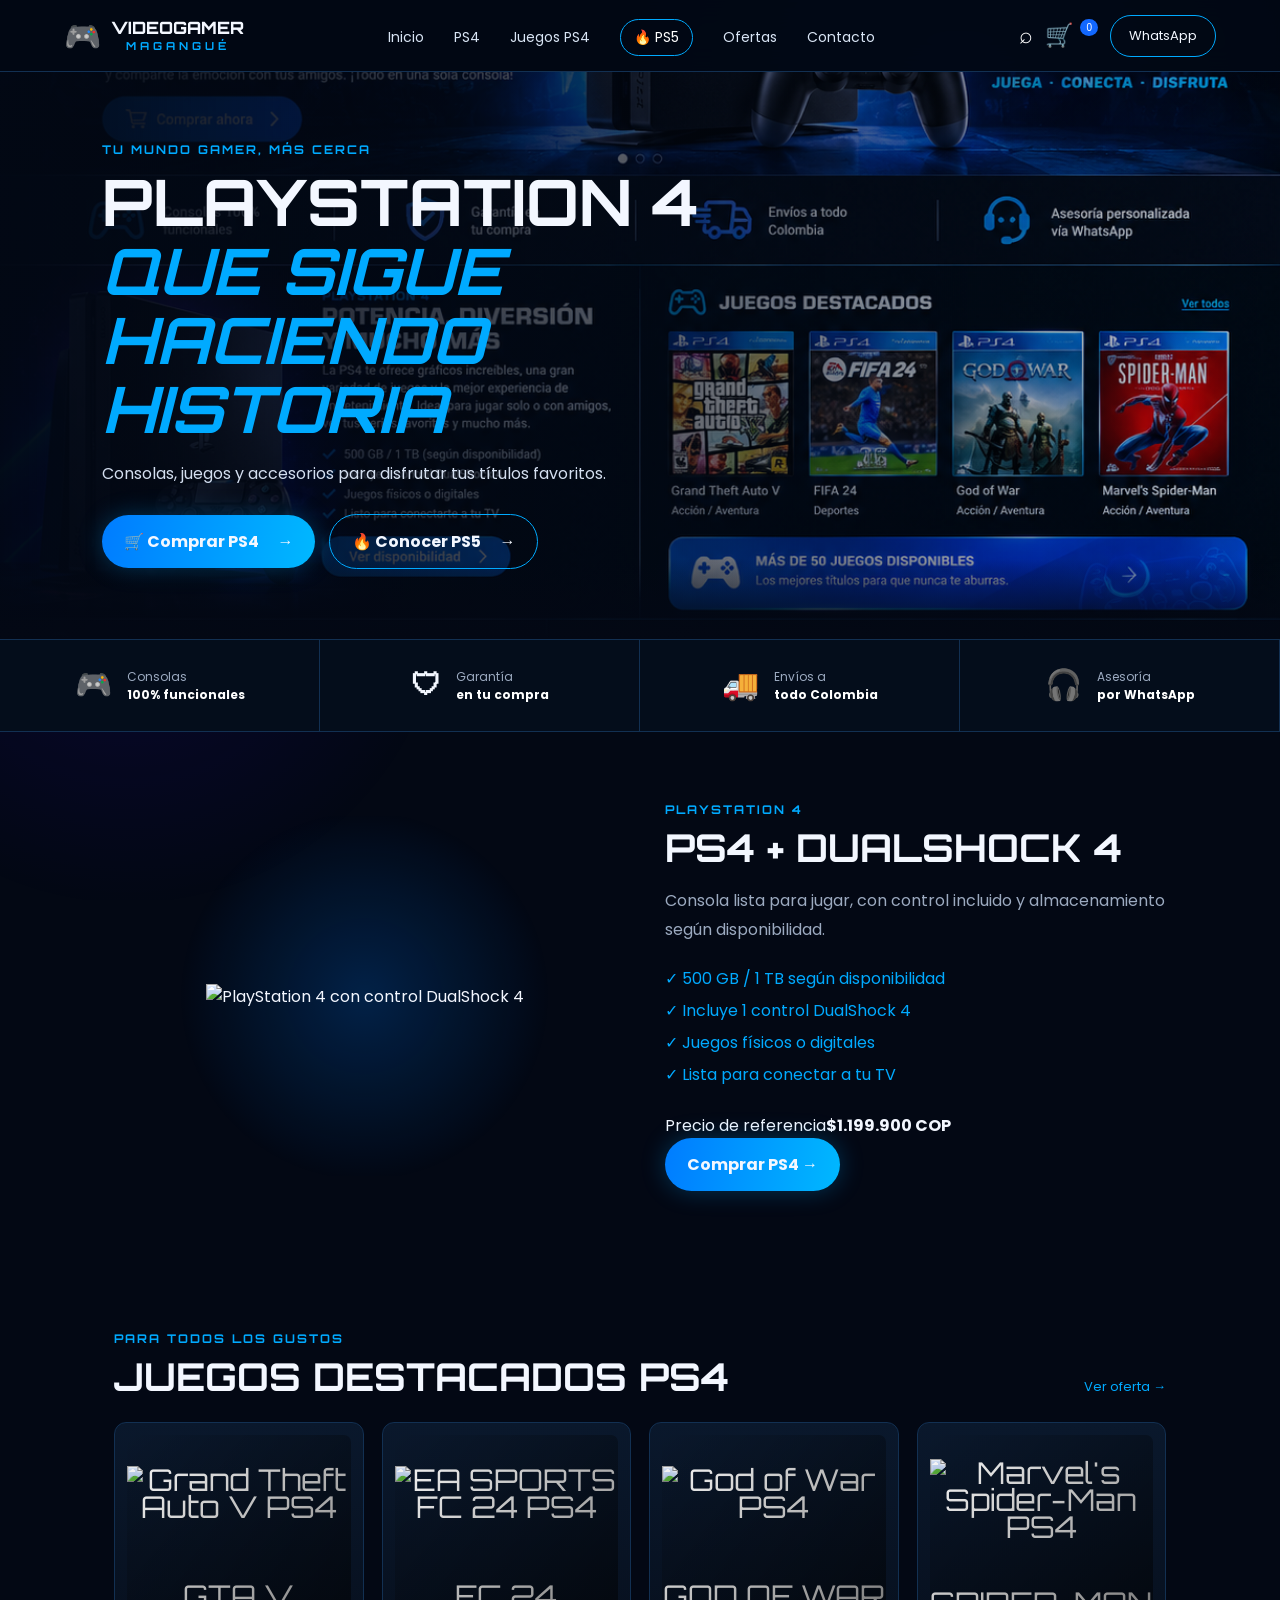
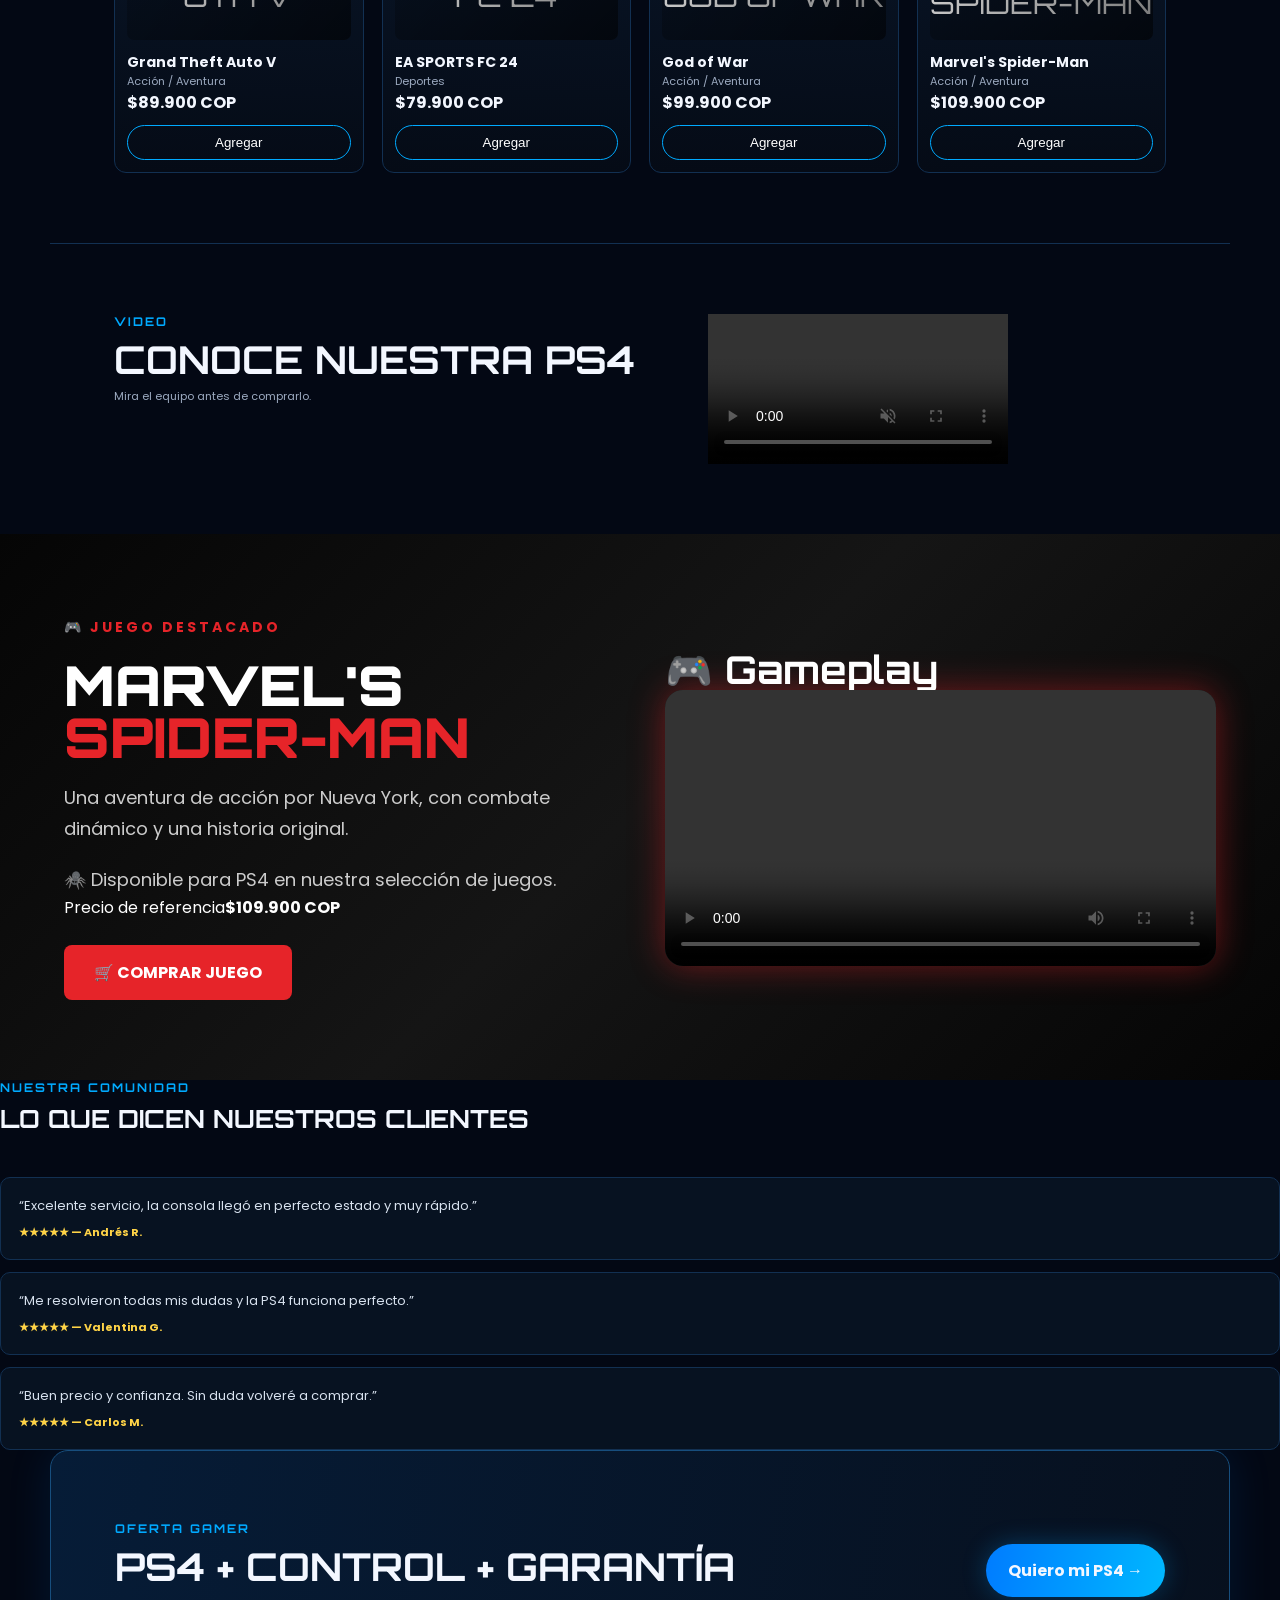
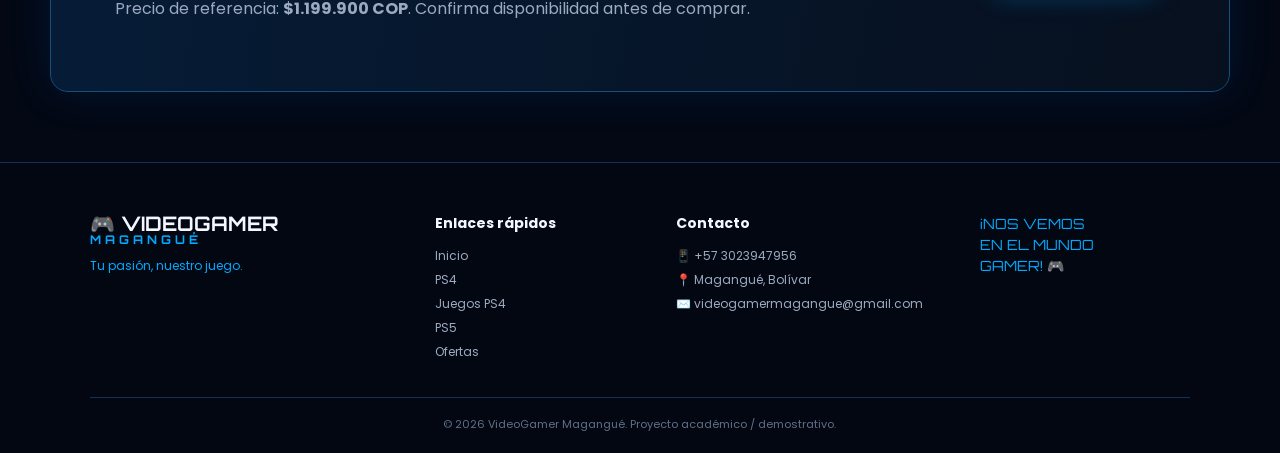
==== commit 519f0a36: "Agregar imagenes estables y precios a PS4" ====
--- a/index.html
+++ b/index.html
@@ -3,7 +3,7 @@
 <head>
   <meta charset="UTF-8">
   <meta name="viewport" content="width=device-width, initial-scale=1.0">
-  <meta name="description" content="VideoGamer Magangué - Venta de PlayStation 4 y videojuegos.">
+  <meta name="description" content="VideoGamer Magangué - Venta de PlayStation 4, PlayStation 5 y videojuegos.">
   <title>VideoGamer Magangué | PS4 y PS5</title>
   <link rel="preconnect" href="https://fonts.googleapis.com">
   <link rel="preconnect" href="https://fonts.gstatic.com" crossorigin>
@@ -11,15 +11,9 @@
   <link rel="stylesheet" href="styles.css">
 </head>
 <body>
-
 <header class="navbar">
-  <a href="#inicio" class="logo">
-    <span class="logo-icon">🎮</span>
-    <span>VIDEOGAMER <b>MAGANGUÉ</b></span>
-  </a>
-
-  <button class="menu-btn" id="menuBtn">☰</button>
-
+  <a href="#inicio" class="logo"><span class="logo-icon">🎮</span><span>VIDEOGAMER <b>MAGANGUÉ</b></span></a>
+  <button class="menu-btn" id="menuBtn" aria-label="Abrir menú">☰</button>
   <nav id="nav">
     <a href="#inicio">Inicio</a>
     <a href="#consola">PS4</a>
@@ -28,11 +22,10 @@
     <a href="#ofertas">Ofertas</a>
     <a href="#contacto">Contacto</a>
   </nav>
-
   <div class="nav-actions">
     <button aria-label="Buscar" id="searchBtn">⌕</button>
     <button aria-label="Carrito" id="cartBtn">🛒 <span id="cartCount">0</span></button>
-    <a class="whatsapp" href="https://wa.me/573201234567" target="_blank">WhatsApp</a>
+    <a class="whatsapp" href="https://wa.me/573201234567" target="_blank" rel="noopener">WhatsApp</a>
   </div>
 </header>
 
@@ -41,11 +34,10 @@
     <div class="hero-content">
       <p class="eyebrow">TU MUNDO GAMER, MÁS CERCA</p>
       <h1>PLAYSTATION 4<br><span>QUE SIGUE HACIENDO HISTORIA</span></h1>
-      <p>Disfruta tus juegos favoritos, grandes aventuras y horas de diversión en una sola consola.</p>
+      <p>Consolas, juegos y accesorios para disfrutar tus títulos favoritos.</p>
       <a href="#ofertas" class="btn primary">🛒 Comprar PS4 <span>→</span></a>
       <a href="ps5.html" class="btn ps5-btn">🔥 Conocer PS5 <span>→</span></a>
     </div>
-    <div class="hero-orbit"></div>
   </section>
 
   <section class="trust">
@@ -56,134 +48,93 @@
   </section>
 
   <section class="split-section" id="consola">
-    <div class="product-visual">
-      <div class="console-shape">
-        <div class="console-face">PS4</div>
-        <div class="controller">🎮</div>
-      </div>
+    <div class="product-visual product-photo-wrap">
+      <img class="product-photo ps4-console-photo" src="https://upload.wikimedia.org/wikipedia/commons/7/7e/PS4-Console-wDS4.jpg" alt="PlayStation 4 con control DualShock 4" loading="lazy">
     </div>
     <div class="product-copy">
       <p class="eyebrow">PLAYSTATION 4</p>
-      <h2>POTENCIA, DIVERSIÓN<br>Y MUCHO MÁS</h2>
-      <p>Una consola ideal para jugar solo, competir con amigos, disfrutar historias y aprovechar una enorme biblioteca de videojuegos.</p>
+      <h2>PS4 + DUALSHOCK 4</h2>
+      <p>Consola lista para jugar, con control incluido y almacenamiento según disponibilidad.</p>
       <ul>
         <li>✓ 500 GB / 1 TB según disponibilidad</li>
         <li>✓ Incluye 1 control DualShock 4</li>
         <li>✓ Juegos físicos o digitales</li>
         <li>✓ Lista para conectar a tu TV</li>
       </ul>
-      <a href="#ofertas" class="btn primary">Ver disponibilidad →</a>
+      <div class="price-block"><span>Precio de referencia</span><strong>$1.199.900 COP</strong></div>
+      <a href="#ofertas" class="btn primary">Comprar PS4 →</a>
     </div>
   </section>
 
   <section class="games-section" id="juegos">
     <div class="section-heading">
-      <div>
-        <p class="eyebrow">PARA TODOS LOS GUSTOS</p>
-        <h2>JUEGOS DESTACADOS</h2>
-      </div>
-      <a href="#juegos">Ver todos →</a>
+      <div><p class="eyebrow">PARA TODOS LOS GUSTOS</p><h2>JUEGOS DESTACADOS PS4</h2></div>
+      <a href="#ofertas">Ver oferta →</a>
     </div>
-
     <div class="games-grid">
       <article class="game-card">
-        <div class="game-art gta"><b>GTA<br>V</b></div>
-        <h3>Grand Theft Auto V</h3><p>Acción / Aventura</p>
-        <button class="add-cart">Agregar</button>
+        <div class="game-art image-game"><img src="https://i5-mx.walmartimages.com/samsmx/images/product-images/img_large/000214194l.jpg?odnBg=FFFFFF&odnHeight=612&odnWidth=612" alt="Grand Theft Auto V PS4" loading="lazy"><span>GTA V</span></div>
+        <h3>Grand Theft Auto V</h3><p>Acción / Aventura</p><strong class="price">$89.900 COP</strong>
+        <button class="add-cart" data-product="Grand Theft Auto V" data-price="89900">Agregar</button>
       </article>
       <article class="game-card">
-        <div class="game-art fifa"><b>FC<br>24</b></div>
-        <h3>EA SPORTS FC 24</h3><p>Deportes</p>
-        <button class="add-cart">Agregar</button>
+        <div class="game-art image-game"><img src="https://cdn.media.amplience.net/i/frasersdev/41874369_o.jpg?v=20250109163012" alt="EA SPORTS FC 24 PS4" loading="lazy"><span>FC 24</span></div>
+        <h3>EA SPORTS FC 24</h3><p>Deportes</p><strong class="price">$79.900 COP</strong>
+        <button class="add-cart" data-product="EA SPORTS FC 24" data-price="79900">Agregar</button>
       </article>
       <article class="game-card">
-        <div class="game-art god"><b>GOD<br>OF WAR</b></div>
-        <h3>God of War</h3><p>Acción / Aventura</p>
-        <button class="add-cart">Agregar</button>
+        <div class="game-art image-game"><img src="https://static01.galaxus.com/productimages/2/1/5/3/9/8/3/5/91SoMf876VL._SL1500_.jpg_sea.jpeg" alt="God of War PS4" loading="lazy"><span>GOD OF WAR</span></div>
+        <h3>God of War</h3><p>Acción / Aventura</p><strong class="price">$99.900 COP</strong>
+        <button class="add-cart" data-product="God of War" data-price="99900">Agregar</button>
       </article>
       <article class="game-card">
-        <div class="game-art spider"><b>SPIDER<br>MAN</b></div>
-        <h3>Marvel's Spider-Man</h3><p>Acción / Aventura</p>
-        <button class="add-cart">Agregar</button>
+        <div class="game-art image-game"><img src="https://cdn.mobygames.com/covers/7242748-marvel-spider-man-playstation-4-front-cover.jpg" alt="Marvel's Spider-Man PS4" loading="lazy"><span>SPIDER-MAN</span></div>
+        <h3>Marvel's Spider-Man</h3><p>Acción / Aventura</p><strong class="price">$109.900 COP</strong>
+        <button class="add-cart" data-product="Marvel's Spider-Man" data-price="109900">Agregar</button>
       </article>
     </div>
   </section>
 
   <section class="video-section">
+    <div>
+      <p class="eyebrow">VIDEO</p>
+      <h2>CONOCE NUESTRA PS4</h2>
+      <p class="video-note">Mira el equipo antes de comprarlo.</p>
+    </div>
+    <video controls muted loop preload="metadata">
+      <source src="./assets/video-ps4.mp4" type="video/mp4">
+      Tu navegador no soporta este video.
+    </video>
+  </section>
 
-    <h2>🎮 Conoce nuestra PS4</h2>
+  <section class="spiderman-section">
+    <div class="spiderman-content">
+      <div class="spiderman-text">
+        <span class="game-label">🎮 JUEGO DESTACADO</span>
+        <h2>MARVEL'S<br><span>SPIDER-MAN</span></h2>
+        <p>Una aventura de acción por Nueva York, con combate dinámico y una historia original.</p>
+        <p class="game-description">🕷️ Disponible para PS4 en nuestra selección de juegos.</p>
+        <div class="price-block spiderman-price"><span>Precio de referencia</span><strong>$109.900 COP</strong></div>
+        <a href="#ofertas" class="btn-spiderman">🛒 COMPRAR JUEGO</a>
+      </div>
+      <div class="spiderman-video">
+        <h2>🎮 Gameplay</h2>
+        <video controls preload="metadata">
+          <source src="./assets/spiderman.mp4" type="video/mp4">
+          Tu navegador no soporta este video.
+        </video>
+      </div>
+    </div>
+  </section>
 
-    <video controls autoplay muted loop>
-        <source src="./assets/video-ps4.mp4" type="video/mp4">
-        Tu navegador no soporta este video.
-    </video>
-
-</section>
-
-
-<!-- MARVEL'S SPIDER-MAN -->
-<section class="spiderman-section">
-
-    <div class="spiderman-content">
-
-        <!-- INFORMACIÓN DEL JUEGO -->
-        <div class="spiderman-text">
-
-            <span class="game-label">🎮 JUEGO DESTACADO</span>
-
-            <h2>
-                MARVEL'S<br>
-                <span>SPIDER-MAN</span>
-            </h2>
-
-            <p>
-                Descubre el poder de la PS4 con una experiencia llena de
-                acción, gráficos increíbles y una ciudad de Nueva York
-                lista para explorar.
-            </p>
-
-            <p class="game-description">
-                🕷️ Vive la aventura de Spider-Man y disfruta uno de los
-                grandes títulos disponibles para PlayStation 4.
-            </p>
-
-            <a href="#comprar" class="btn-spiderman">
-                🛒 COMPRAR JUEGO
-            </a>
-
-        </div>
-
-
-        <!-- VIDEO SPIDER-MAN -->
-        <div class="spiderman-video">
-
-            <h2>🎮 Marvel's Spider-Man</h2>
-
-            <video width="800" controls>
-                <source src="./assets/spiderman.mp4" type="video/mp4">
-                Tu navegador no soporta este video.
-            </video>
-
-        </div>
-
+  <section class="community">
+    <div class="section-heading">
+      <div><p class="eyebrow">NUESTRA COMUNIDAD</p><h2>LO QUE DICEN NUESTROS CLIENTES</h2></div>
     </div>
-
-</section>
-        </div>
-
-    </div>
-
-</section>
-</section>
-
-    <div class="community">
-      <p class="eyebrow">NUESTRA COMUNIDAD</p>
-      <h2>LO QUE DICEN NUESTROS CLIENTES</h2>
-      <div class="reviews">
-        <blockquote>“Excelente servicio, la consola llegó en perfecto estado y muy rápido.”<strong>★★★★★ — Andrés R.</strong></blockquote>
-        <blockquote>“Me resolvieron todas mis dudas y la PS4 funciona perfecto.”<strong>★★★★★ — Valentina G.</strong></blockquote>
-        <blockquote>“Buen precio y confianza. Sin duda volveré a comprar.”<strong>★★★★★ — Carlos M.</strong></blockquote>
-      </div>
+    <div class="reviews">
+      <blockquote>“Excelente servicio, la consola llegó en perfecto estado y muy rápido.”<strong>★★★★★ — Andrés R.</strong></blockquote>
+      <blockquote>“Me resolvieron todas mis dudas y la PS4 funciona perfecto.”<strong>★★★★★ — Valentina G.</strong></blockquote>
+      <blockquote>“Buen precio y confianza. Sin duda volveré a comprar.”<strong>★★★★★ — Carlos M.</strong></blockquote>
     </div>
   </section>
 
@@ -191,27 +142,16 @@
     <div>
       <p class="eyebrow">OFERTA GAMER</p>
       <h2>PS4 + CONTROL + GARANTÍA</h2>
-      <p>Consulta disponibilidad y precio actual por WhatsApp.</p>
+      <p>Precio de referencia: <strong>$1.199.900 COP</strong>. Confirma disponibilidad antes de comprar.</p>
     </div>
-    <a class="btn primary" href="https://wa.me/573201234567?text=Hola%20VideoGamer%20Magangu%C3%A9%2C%20quiero%20informaci%C3%B3n%20sobre%20la%20PS4." target="_blank">Quiero mi PS4 →</a>
+    <a class="btn primary" href="https://wa.me/573201234567?text=Hola%20VideoGamer%20Magangu%C3%A9%2C%20quiero%20informaci%C3%B3n%20sobre%20la%20PS4." target="_blank" rel="noopener">Quiero mi PS4 →</a>
   </section>
 </main>
 
 <footer id="contacto">
-  <div class="footer-brand">
-    <h2>🎮 VIDEOGAMER <span>MAGANGUÉ</span></h2>
-    <p>Tu pasión, nuestro juego.</p>
-  </div>
-  <div>
-    <h3>Enlaces rápidos</h3>
-    <a href="#inicio">Inicio</a><a href="#consola">PS4</a><a href="#juegos">Juegos PS4</a><a href="ps5.html">PS5</a><a href="#ofertas">Ofertas</a>
-  </div>
-  <div>
-    <h3>Contacto</h3>
-    <p>📱 +57 3023947956</p>
-    <p>📍 Magangué, Bolívar</p>
-    <p>✉️ videogamermagangue@gmail.com</p>
-  </div>
+  <div class="footer-brand"><h2>🎮 VIDEOGAMER <span>MAGANGUÉ</span></h2><p>Tu pasión, nuestro juego.</p></div>
+  <div><h3>Enlaces rápidos</h3><a href="#inicio">Inicio</a><a href="#consola">PS4</a><a href="#juegos">Juegos PS4</a><a href="ps5.html">PS5</a><a href="#ofertas">Ofertas</a></div>
+  <div><h3>Contacto</h3><p>📱 +57 3023947956</p><p>📍 Magangué, Bolívar</p><p>✉️ videogamermagangue@gmail.com</p></div>
   <div class="footer-slogan">¡NOS VEMOS<br>EN EL MUNDO<br>GAMER! 🎮</div>
   <div class="copyright">© 2026 VideoGamer Magangué. Proyecto académico / demostrativo.</div>
 </footer>
@@ -219,4 +159,4 @@
 <div class="toast" id="toast">Producto agregado al carrito 🎮</div>
 <script src="script.js"></script>
 </body>
-</html>
+</html>
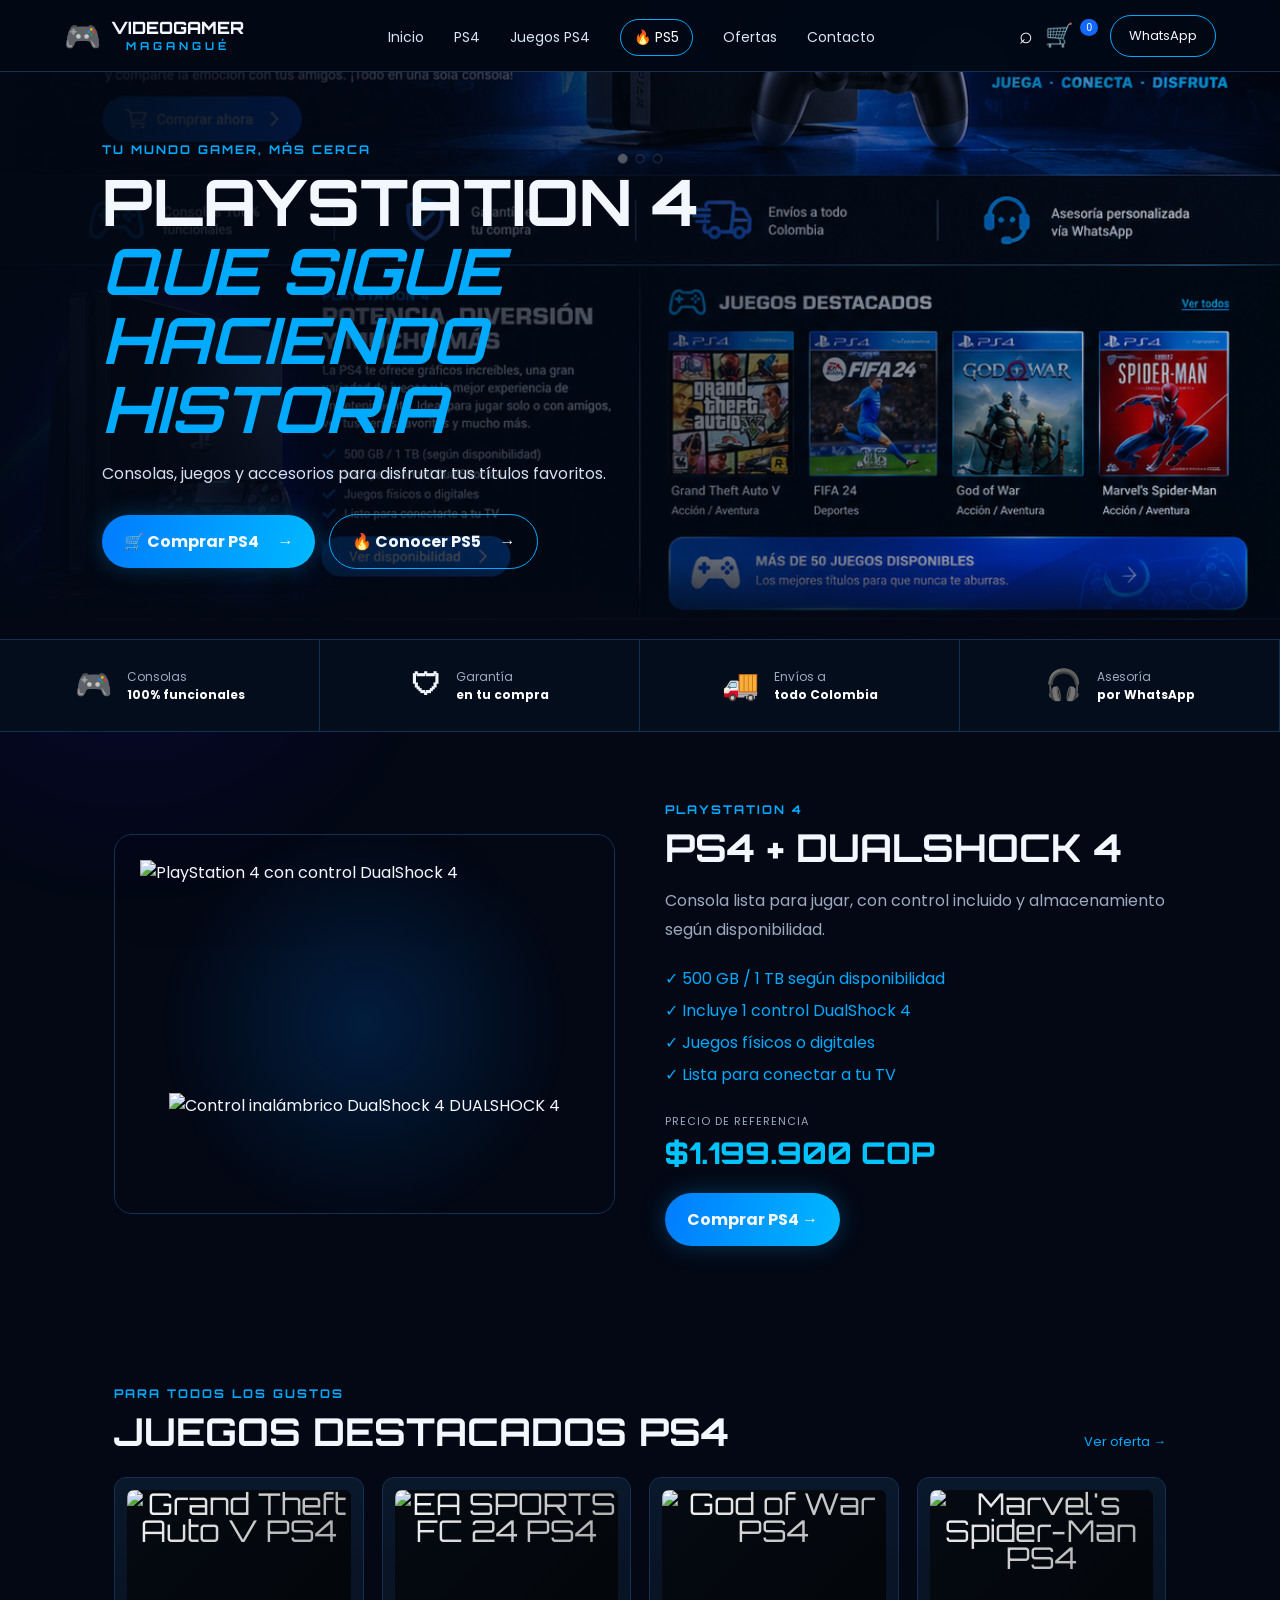
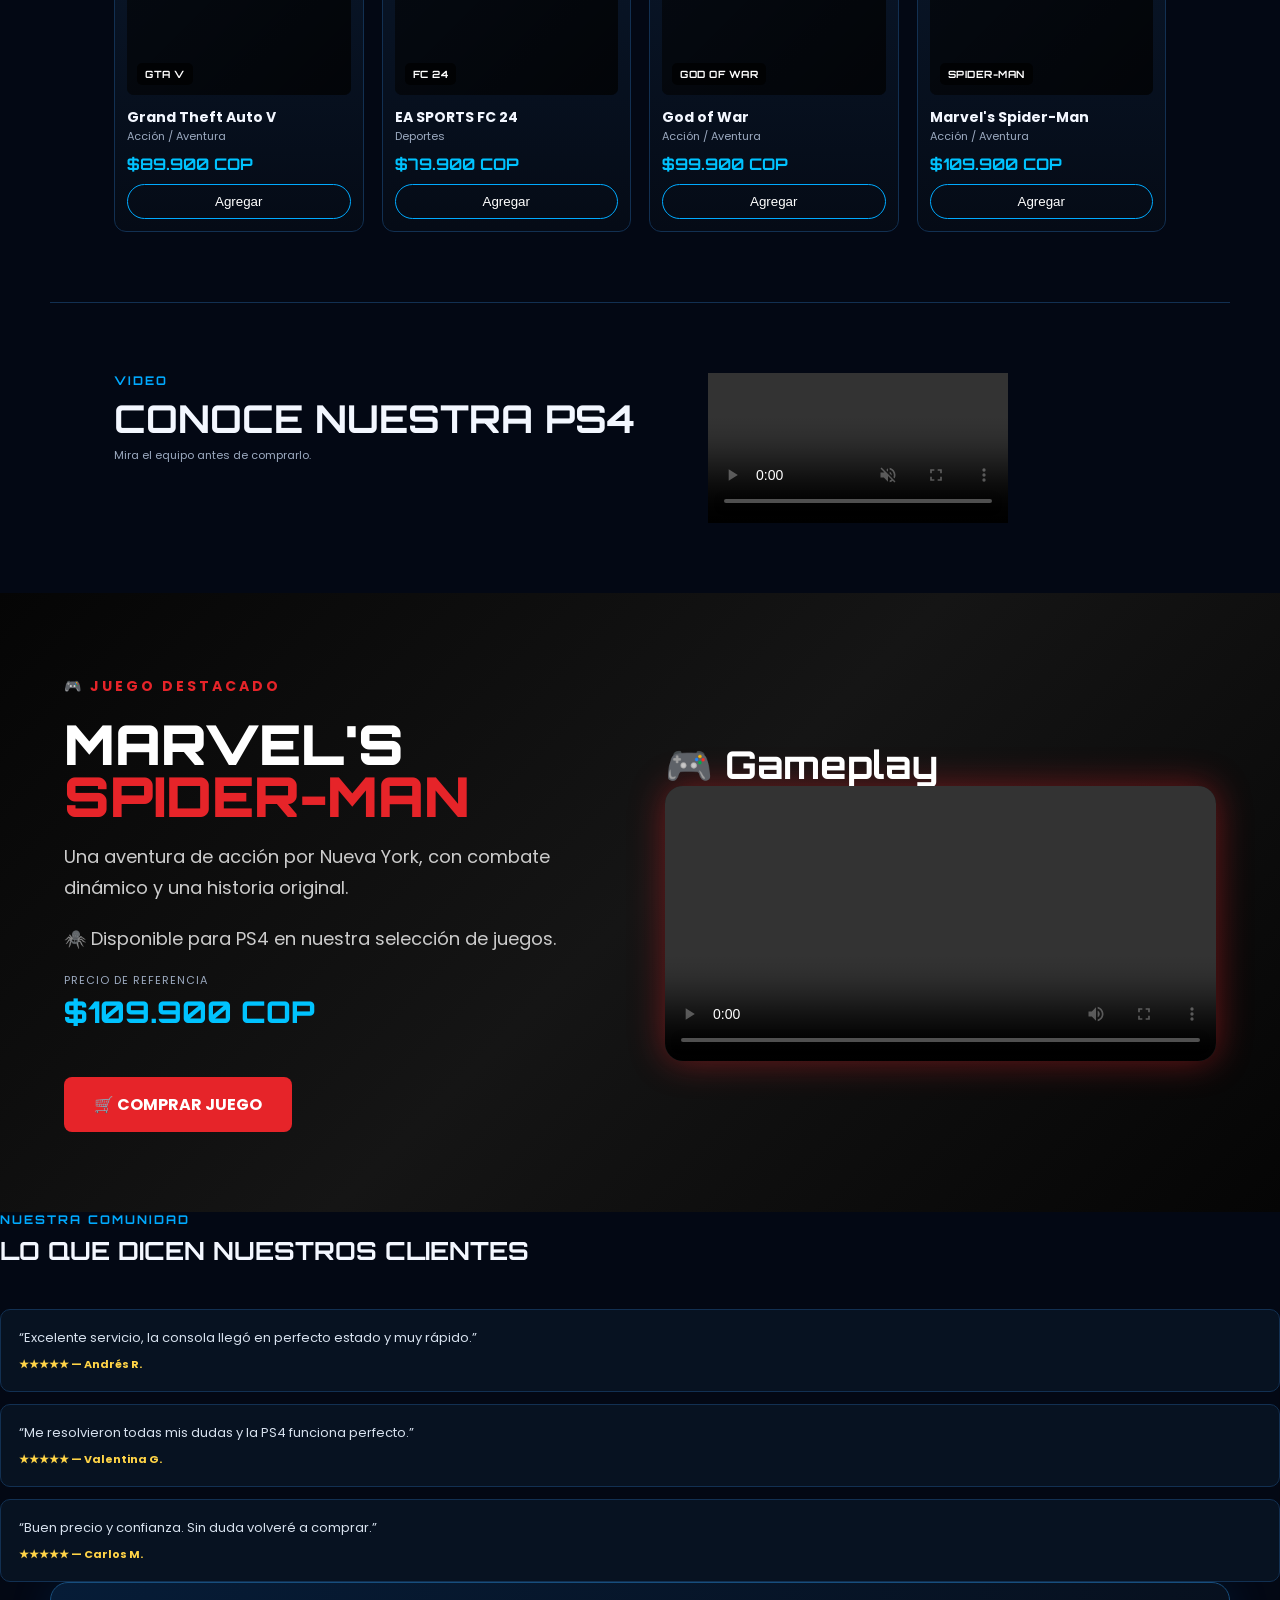
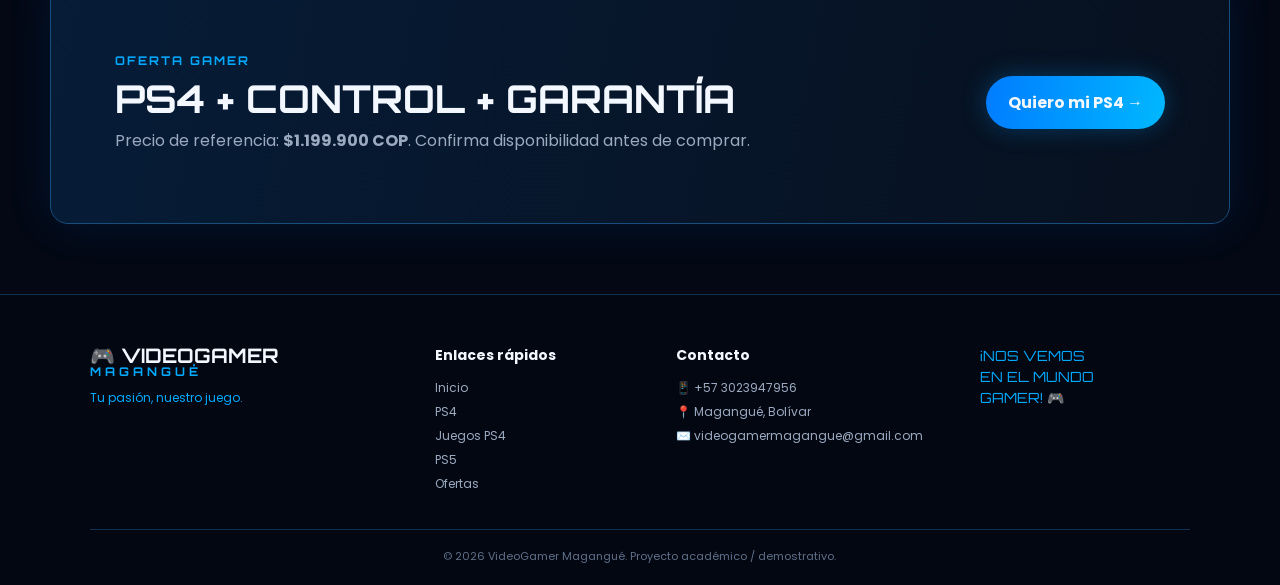
==== commit 44ad016f: "Agregar imagen real del control DualShock 4 y mejorar encuadre" ====
--- a/index.html
+++ b/index.html
@@ -48,8 +48,12 @@
   </section>
 
   <section class="split-section" id="consola">
-    <div class="product-visual product-photo-wrap">
+    <div class="product-visual product-photo-wrap ps4-product-visual">
       <img class="product-photo ps4-console-photo" src="https://upload.wikimedia.org/wikipedia/commons/7/7e/PS4-Console-wDS4.jpg" alt="PlayStation 4 con control DualShock 4" loading="lazy">
+      <div class="controller-photo-card">
+        <img src="https://commons.wikimedia.org/wiki/Special:FilePath/DualShock_4.jpg?width=900" alt="Control inalámbrico DualShock 4" loading="lazy">
+        <span>DUALSHOCK 4</span>
+      </div>
     </div>
     <div class="product-copy">
       <p class="eyebrow">PLAYSTATION 4</p>
--- a/styles.css
+++ b/styles.css
@@ -120,3 +120,39 @@
 @media(max-width:850px){.ps5-hero,.ps5-info,.ps5-highlight{grid-template-columns:1fr}.ps5-console-art{height:350px}.ps5-benefits{grid-template-columns:1fr 1fr}.ps5-games-grid{grid-template-columns:1fr 1fr}.ps5-offer{margin:30px 5%;flex-direction:column;align-items:flex-start}}
 @media(max-width:520px){.ps5-benefits,.ps5-games-grid{grid-template-columns:1fr}.ps5-hero{padding:55px 6%}.ps5-console{width:180px;height:290px}.ps5-spec-card strong{font-size:100px}.ps5-highlight{margin:0 5% 50px}}
 
+
+
+/* IMAGENES Y PRECIOS - VERSION ESTABLE */
+.product-photo-wrap{min-height:380px;padding:25px;border-radius:18px;border:1px solid var(--line);overflow:hidden;background:radial-gradient(circle,rgba(0,125,255,.18),transparent 65%)}
+.product-photo{width:100%;height:100%;max-height:340px;display:block;object-fit:contain;object-position:center;filter:drop-shadow(0 18px 24px rgba(0,0,0,.5))}
+.image-game{height:205px!important;padding:0!important;background:#050a12!important;position:relative}
+.image-game img{width:100%;height:100%;display:block;object-fit:contain;object-position:center;background:#050a12;transition:transform .3s ease}
+.image-game:hover img{transform:scale(1.035)}
+.image-game>span{position:absolute;left:10px;bottom:10px;z-index:3;padding:5px 8px;border-radius:5px;background:rgba(0,0,0,.72);font:700 10px Orbitron,sans-serif;color:#fff;letter-spacing:.5px}
+.price-block{display:flex;flex-direction:column;gap:4px;margin:18px 0 22px}
+.price-block span{font-size:11px;color:var(--muted);text-transform:uppercase;letter-spacing:1px}
+.price-block strong{font:800 clamp(22px,3vw,30px) Orbitron,sans-serif;color:#00c3ff}
+.game-card .price,.ps5-game-card .price{display:block;margin-top:9px;font:700 16px Orbitron,sans-serif;color:#00c3ff}
+.ps5-main-photo{width:min(100%,390px);height:520px;object-fit:contain;object-position:center;display:block;border-radius:18px;filter:drop-shadow(0 25px 35px rgba(0,0,0,.6))}
+.ps5-console-art{min-height:520px}
+.ps5-spec-card{overflow:hidden;position:relative}
+.ps5-spec-card img{width:100%;height:250px;object-fit:contain;object-position:center;display:block;opacity:.95;filter:drop-shadow(0 12px 20px rgba(0,0,0,.55))}
+.ps5-spec-card>span,.ps5-spec-card>strong,.ps5-spec-card>small{position:relative;z-index:2}
+.ps5-spec-card>strong{font-size:70px}
+.ps5-game-art{height:210px!important;padding:0!important;overflow:hidden;position:relative;background:#050a12!important}
+.ps5-game-art img{width:100%;height:100%;display:block;object-fit:contain;object-position:center;background:#050a12;transition:transform .3s ease}
+.ps5-game-art:hover img{transform:scale(1.035)}
+.ps5-game-art>span{position:absolute;left:10px;bottom:10px;z-index:3;padding:5px 8px;border-radius:5px;background:rgba(0,0,0,.72);font:700 10px Orbitron,sans-serif;color:#fff}
+.dualsense-visual{font-size:70px}
+.spiderman-price{margin-top:18px}
+@media(max-width:850px){
+  .product-photo-wrap{min-height:300px}
+  .ps5-main-photo{height:390px}
+  .ps5-console-art{min-height:390px}
+}
+@media(max-width:520px){
+  .product-photo-wrap{min-height:250px;padding:15px}
+  .ps5-main-photo{height:320px}
+  .ps5-console-art{min-height:330px}
+  .ps5-spec-card img{height:210px}
+}
